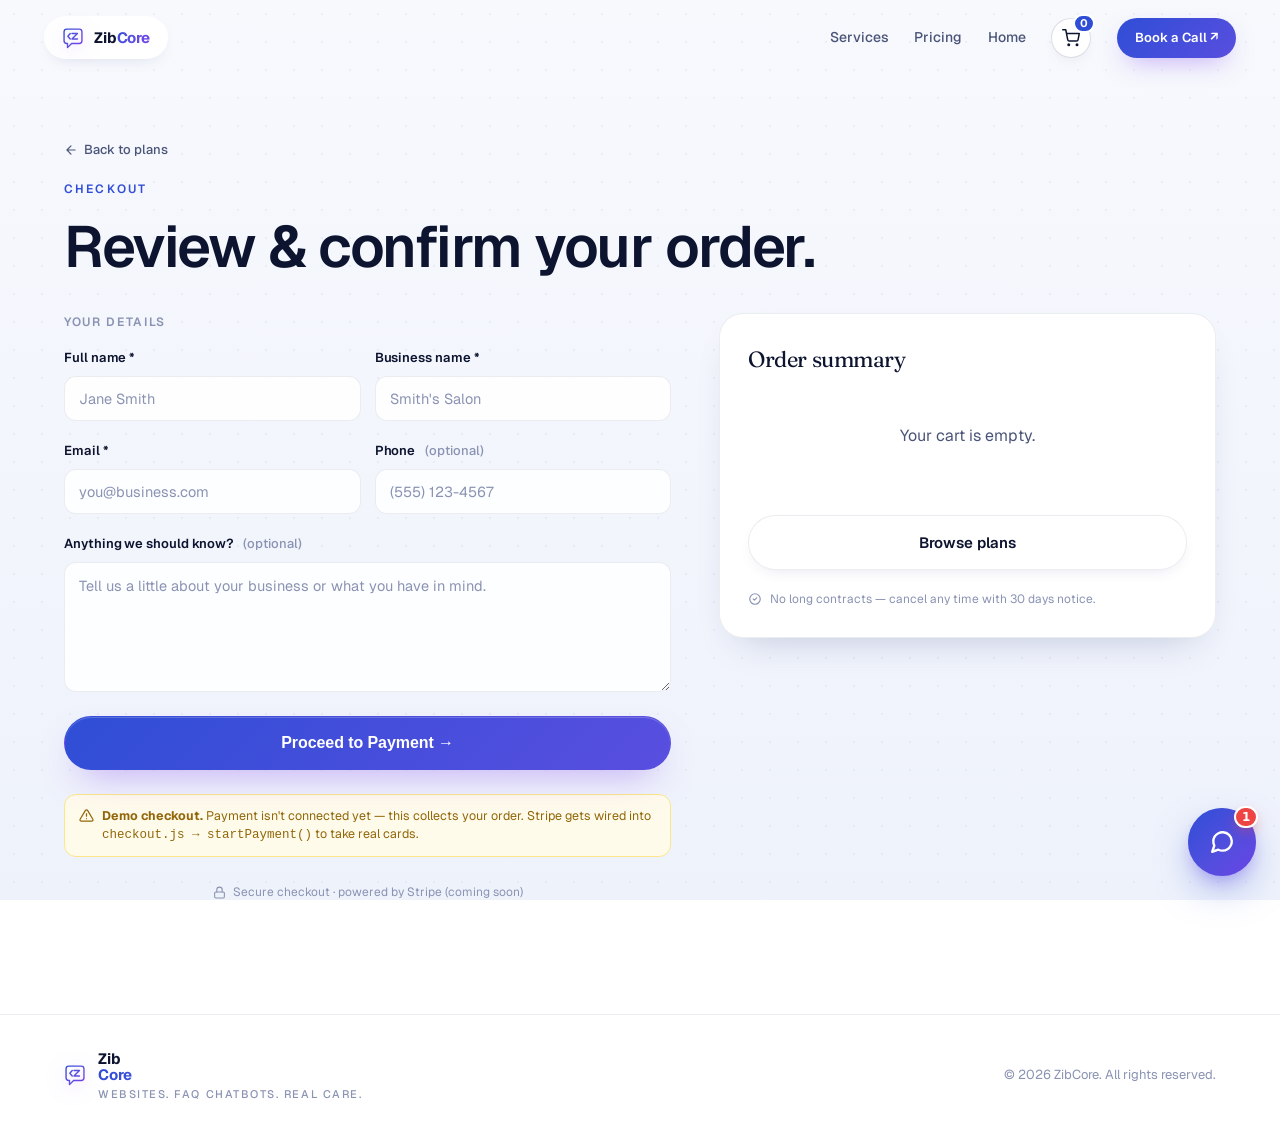
==== checkout.html @ cfe51475 "Initial commit — ZibCore website Static site: websites & FAQ chatbots for local businesses. Includes" ====
<!doctype html>
<html lang="en">
<head>
  <meta charset="utf-8" />
  <meta name="viewport" content="width=device-width,initial-scale=1,viewport-fit=cover" />
  <meta name="theme-color" content="#eef1fb" />
  <title>Checkout — ZibCore</title>
  <meta name="robots" content="noindex" />
  <link rel="icon" href="logo.svg" type="image/svg+xml" />
  <link rel="apple-touch-icon" href="logo.svg" />
  <link rel="preconnect" href="https://fonts.googleapis.com" />
  <link rel="preconnect" href="https://fonts.gstatic.com" crossorigin />
  <link rel="stylesheet" href="https://fonts.googleapis.com/css2?family=Geist:wght@300;400;500;600;700;800&family=Fraunces:ital,opsz,wght@0,9..144,300..700;1,9..144,300..700&display=swap" />
  <link rel="stylesheet" href="styles.css" />
  <link rel="stylesheet" href="chatbot.css" />
  <link rel="stylesheet" href="cart.css" />
</head>
<body>

  <nav class="nav is-scrolled" id="nav">
    <a class="nav__brand" href="index.html" aria-label="ZibCore home">
      <img src="logo.svg" alt="" class="nav__mark" width="22" height="22" />
      <span class="nav__word"><span class="nav__word-a">Zib</span><span class="nav__word-b">Core</span></span>
    </a>
    <div class="nav__links">
      <a href="index.html#services">Services</a>
      <a href="plans.html">Pricing</a>
      <a href="index.html">Home</a>
      <a href="plans.html#contact" class="nav__cta">Book a Call ↗</a>
    </div>
  </nav>

  <main class="checkout">
    <div class="container">

      <!-- Normal checkout view -->
      <div id="checkout-view">
        <div class="checkout__head">
          <a href="plans.html" class="checkout__back">
            <svg viewBox="0 0 24 24" width="14" height="14" fill="none" stroke="currentColor" stroke-width="2" stroke-linecap="round" stroke-linejoin="round"><path d="M19 12H5M12 19l-7-7 7-7"/></svg>
            Back to plans
          </a>
          <p class="eyebrow">Checkout</p>
          <h1 class="h2">Review &amp; confirm your order.</h1>
        </div>

        <div class="checkout__grid">

          <!-- LEFT: details form -->
          <form class="checkout__form" id="checkout-form" novalidate>
            <p class="checkout__section-title">Your details</p>

            <div class="contact-row">
              <div class="contact-field">
                <label for="co-name">Full name *</label>
                <input id="co-name" name="name" type="text" required autocomplete="name" placeholder="Jane Smith" />
              </div>
              <div class="contact-field">
                <label for="co-business">Business name *</label>
                <input id="co-business" name="business" type="text" required autocomplete="organization" placeholder="Smith's Salon" />
              </div>
            </div>

            <div class="contact-row">
              <div class="contact-field">
                <label for="co-email">Email *</label>
                <input id="co-email" name="email" type="email" required autocomplete="email" placeholder="you@business.com" />
              </div>
              <div class="contact-field">
                <label for="co-phone">Phone <span class="contact-optional">(optional)</span></label>
                <input id="co-phone" name="phone" type="tel" autocomplete="tel" placeholder="(555) 123-4567" />
              </div>
            </div>

            <div class="contact-field">
              <label for="co-notes">Anything we should know? <span class="contact-optional">(optional)</span></label>
              <textarea id="co-notes" name="notes" rows="3" placeholder="Tell us a little about your business or what you have in mind."></textarea>
            </div>

            <button type="submit" id="checkout-pay" class="btn btn--primary btn--lg checkout__pay">
              <span class="checkout__pay-label">Proceed to Payment →</span>
              <span class="checkout__pay-spinner" aria-hidden="true"></span>
            </button>

            <div class="checkout__stripe-note">
              <svg viewBox="0 0 24 24" fill="none" stroke="currentColor" stroke-width="2" stroke-linecap="round" stroke-linejoin="round"><path d="M12 9v4M12 17h.01M10.29 3.86 1.82 18a2 2 0 0 0 1.71 3h16.94a2 2 0 0 0 1.71-3L13.71 3.86a2 2 0 0 0-3.42 0z"/></svg>
              <span><strong>Demo checkout.</strong> Payment isn't connected yet — this collects your order. Stripe gets wired into <code>checkout.js → startPayment()</code> to take real cards.</span>
            </div>

            <p class="checkout__secure">
              <svg viewBox="0 0 24 24" fill="none" stroke="currentColor" stroke-width="2" stroke-linecap="round" stroke-linejoin="round"><rect x="3" y="11" width="18" height="11" rx="2"/><path d="M7 11V7a5 5 0 0 1 10 0v4"/></svg>
              Secure checkout · powered by Stripe (coming soon)
            </p>

            <p class="contact-error" id="checkout-error" role="alert" aria-live="polite"></p>
          </form>

          <!-- RIGHT: order summary -->
          <aside class="summary" id="checkout-summary" aria-label="Order summary">
            <h3>Order summary</h3>
            <div id="summary-items"></div>
            <div class="summary__totals" id="summary-totals"></div>
            <p class="summary__trust">
              <svg viewBox="0 0 24 24" fill="none" stroke="currentColor" stroke-width="2" stroke-linecap="round" stroke-linejoin="round"><path d="M9 12l2 2 4-4M21 12a9 9 0 1 1-18 0 9 9 0 0 1 18 0z"/></svg>
              No long contracts — cancel any time with 30 days notice.
            </p>
          </aside>

        </div>
      </div>

      <!-- Order-received view (shown after the demo submit) -->
      <div id="checkout-done" class="checkout__done" hidden>
        <div class="checkout__done-icon" aria-hidden="true">
          <svg viewBox="0 0 24 24" fill="none" stroke="currentColor" stroke-width="2.5" stroke-linecap="round" stroke-linejoin="round"><polyline points="20 6 9 17 4 12"/></svg>
        </div>
        <h2 class="h2">Order received!</h2>
        <p id="checkout-done-msg">Thanks — we've got your order and will email you to arrange payment and kick things off.</p>
        <a href="index.html" class="btn btn--primary btn--lg">Back to home</a>
      </div>

    </div>
  </main>

  <footer class="foot">
    <div class="container foot__row">
      <div class="foot__brand">
        <img src="logo.svg" alt="" class="nav__mark" width="22" height="22" />
        <span class="foot__brand-name">
          <span class="nav__word-a">Zib</span><span class="nav__word-b">Core</span>
          <small>Websites. FAQ Chatbots. Real Care.</small>
        </span>
      </div>
      <p class="foot__copy">© <span id="year"></span> ZibCore. All rights reserved.</p>
    </div>
  </footer>

  <script src="script.js" defer></script>
  <script src="chatbot.js" defer></script>
  <script src="cart.js" defer></script>
  <script src="checkout.js" defer></script>
</body>
</html>
---- styles.css ----
/* ------------------------------------------------------------------
   ZibCore — Light · clean · friendly · premium
   Palette: soft periwinkle bg · deep navy ink · royal blue accent
------------------------------------------------------------------- */

:root {
  --bg-from:   #eef1fb;
  --bg-to:     #dee6ff;
  --bg-card:   #ffffff;
  --bg-soft:   #f4f6fd;

  --ink:       #0d1430;
  --ink-soft:  #4a5478;
  --ink-mute:  #8a93b3;

  --line:      rgba(15, 25, 70, 0.08);
  --line-2:    rgba(15, 25, 70, 0.14);

  --accent:        #2f4ed6;
  --accent-2:      #1c38bf;
  --accent-violet: #7c3aed;
  --accent-soft:   #e6ecff;

  --gradient: linear-gradient(135deg, #2f4ed6 0%, #5d4ee0 55%, #7c3aed 100%);

  --shadow-sm: 0 6px 18px -10px rgba(20, 40, 110, 0.18);
  --shadow-md: 0 18px 40px -22px rgba(20, 40, 110, 0.28);
  --shadow-lg: 0 30px 70px -28px rgba(20, 40, 110, 0.32);

  --radius:    16px;
  --radius-lg: 24px;
  --radius-xl: 32px;

  --ease:      cubic-bezier(.22,.61,.36,1);
  --ease-out:  cubic-bezier(.16,1,.3,1);

  --max:       1240px;
  --pad:       clamp(20px, 4vw, 44px);

  --font-sans: 'Geist', 'Inter', system-ui, -apple-system, 'Segoe UI', Roboto, sans-serif;
  --font-serif:'Fraunces', 'Instrument Serif', Georgia, 'Times New Roman', serif;
}

* { box-sizing: border-box; }
html, body { margin: 0; padding: 0; }
html { scroll-behavior: smooth; -webkit-text-size-adjust: 100%; }

body {
  background:
    radial-gradient(circle, rgba(15, 25, 70, 0.045) 1px, transparent 1.5px) 0 0 / 28px 28px,
    linear-gradient(180deg, #f7f9fd 0%, #eef2fb 100%);
  background-attachment: fixed;
  color: var(--ink);
  font-family: var(--font-sans);
  font-size: 16px;
  line-height: 1.55;
  -webkit-font-smoothing: antialiased;
  -moz-osx-font-smoothing: grayscale;
  overflow-x: hidden;
  font-feature-settings: "ss01", "cv11";
}

img, svg { display: block; max-width: 100%; }
a { color: inherit; text-decoration: none; }
::selection { background: var(--accent); color: #fff; }

/* ------------------------------------------------------------------
   Layout
------------------------------------------------------------------- */
.container {
  width: 100%;
  max-width: var(--max);
  margin: 0 auto;
  padding: 0 var(--pad);
  position: relative;
  z-index: 2;
}
.container--center { text-align: center; }

.section { padding: clamp(80px, 11vw, 140px) 0; position: relative; }
.section + .section { border-top: 1px solid var(--line); }

.eyebrow {
  font-size: 12px;
  letter-spacing: 0.18em;
  text-transform: uppercase;
  background: var(--gradient);
  -webkit-background-clip: text;
  background-clip: text;
  -webkit-text-fill-color: transparent;
  margin: 0 0 18px;
  font-weight: 600;
}

.h1, .h2, .h3, .hero__title {
  font-weight: 600;
  letter-spacing: -0.025em;
  line-height: 1.04;
  margin: 0;
  color: var(--ink);
}
.h1 { font-size: clamp(40px, 6vw, 76px); }
.h2 { font-size: clamp(32px, 4.6vw, 58px); }
.h3 { font-size: clamp(22px, 2.4vw, 30px); line-height: 1.2; }

.h1 em, .h2 em, .hero__title em {
  font-family: var(--font-serif);
  font-style: italic;
  font-weight: 400;
  background: var(--gradient);
  -webkit-background-clip: text;
  background-clip: text;
  -webkit-text-fill-color: transparent;
  letter-spacing: -0.01em;
}

.lede {
  font-size: clamp(16px, 1.55vw, 19px);
  color: var(--ink-soft);
  max-width: 620px;
  margin: 18px auto 0;
}
.lede--left { margin-left: 0; margin-right: 0; }
.lede strong { color: var(--ink); font-weight: 600; }

/* ------------------------------------------------------------------
   Nav
------------------------------------------------------------------- */
.nav {
  position: fixed;
  top: 0; left: 0; right: 0;
  z-index: 50;
  display: flex;
  align-items: center;
  justify-content: space-between;
  padding: 16px var(--pad);
  background: transparent;
  transition: background .4s var(--ease), backdrop-filter .4s var(--ease), border-color .4s var(--ease);
  border-bottom: 1px solid transparent;
}
.nav.is-scrolled {
  background: rgba(239, 242, 252, 0.78);
  backdrop-filter: saturate(160%) blur(14px);
  -webkit-backdrop-filter: saturate(160%) blur(14px);
  border-bottom-color: var(--line);
}

.nav__brand {
  display: inline-flex;
  align-items: center;
  gap: 10px;
  padding: 10px 18px;
  background: #fff;
  border-radius: 999px;
  box-shadow: var(--shadow-sm);
  font-weight: 700;
  letter-spacing: -0.01em;
}
.nav__mark {
  width: 22px; height: 22px;
  display: block;
  flex-shrink: 0;
  filter: drop-shadow(0 4px 10px rgba(124, 58, 237, 0.25));
}
.nav__word { font-size: 15px; color: var(--ink); display: inline-flex; gap: 0; }
.nav__word-a { color: var(--ink); }
.nav__word-b {
  background: var(--gradient);
  -webkit-background-clip: text;
  background-clip: text;
  -webkit-text-fill-color: transparent;
}

.nav__links {
  display: flex;
  align-items: center;
  gap: clamp(16px, 2vw, 30px);
  font-size: 14px;
  color: var(--ink-soft);
  font-weight: 500;
}
.nav__links a:hover { color: var(--ink); }
.nav__cta {
  color: #fff !important;
  background: var(--gradient);
  background-size: 200% 200%;
  font-weight: 600;
  font-size: 13px;
  padding: 10px 18px;
  border-radius: 999px;
  box-shadow: 0 10px 26px -10px rgba(124, 58, 237, 0.5);
  transition: transform .25s var(--ease), box-shadow .25s var(--ease), background-position .5s var(--ease);
}
.nav__cta:hover {
  transform: translateY(-1px);
  background-position: 100% 100%;
  box-shadow: 0 16px 34px -12px rgba(124, 58, 237, 0.65);
}
@media (max-width: 880px) {
  .nav__links a:not(.nav__cta) { display: none; }
}

/* ------------------------------------------------------------------
   Buttons
------------------------------------------------------------------- */
.btn {
  display: inline-flex;
  align-items: center;
  justify-content: center;
  gap: 8px;
  padding: 15px 28px;
  border-radius: 999px;
  font-weight: 600;
  font-size: 15px;
  letter-spacing: -0.005em;
  border: 1px solid transparent;
  cursor: pointer;
  transition:
    transform .25s var(--ease-out),
    background .25s var(--ease-out),
    border-color .25s var(--ease-out),
    box-shadow .35s var(--ease-out),
    background-position .5s var(--ease-out),
    color .25s var(--ease-out);
  will-change: transform;
}
.btn--primary {
  background: var(--gradient);
  background-size: 200% 200%;
  color: #fff;
  box-shadow: 0 16px 36px -16px rgba(124, 58, 237, 0.55), inset 0 1px 0 rgba(255,255,255,0.2);
}
.btn--primary:hover {
  transform: translateY(-2px);
  background-position: 100% 100%;
  box-shadow: 0 24px 50px -16px rgba(124, 58, 237, 0.7);
}
.btn--ghost {
  background: #fff;
  color: var(--ink);
  border-color: var(--line);
  box-shadow: var(--shadow-sm);
}
.btn--ghost:hover {
  border-color: var(--line-2);
  transform: translateY(-2px);
  box-shadow: var(--shadow-md);
}
.btn--lg { padding: 17px 32px; font-size: 16px; }
.btn--full { width: 100%; }

/* ------------------------------------------------------------------
   Hero — cinematic two-column stage
------------------------------------------------------------------- */
.hero {
  position: relative;
  padding: 160px 0 120px;
  min-height: 100vh;
  display: flex;
  align-items: center;
  overflow: hidden;
}

/* Backdrop: ambient light + particles (no big gradient blobs) */
.hero__bg {
  position: absolute;
  inset: 0;
  pointer-events: none;
  z-index: 0;
  overflow: hidden;
}
.hero__light {
  position: absolute;
  top: -40%;
  left: 50%;
  width: 95%;
  height: 110%;
  transform: translateX(-50%);
  background:
    radial-gradient(ellipse 55% 45% at 50% 45%, rgba(225, 232, 250, 0.55), transparent 65%),
    radial-gradient(ellipse 45% 35% at 70% 35%, rgba(255, 245, 230, 0.30), transparent 70%);
  filter: blur(50px);
  animation: ambient 26s ease-in-out infinite alternate;
}
@keyframes ambient {
  0%   { transform: translateX(-54%) scale(1);   opacity: 0.55; }
  50%  { transform: translateX(-50%) scale(1.04); opacity: 0.78; }
  100% { transform: translateX(-46%) scale(1.08); opacity: 0.92; }
}

/* Soft filmic grain — overlays the entire hero */
.hero__grain {
  position: absolute;
  inset: 0;
  background-image: url("data:image/svg+xml;utf8,<svg xmlns='http://www.w3.org/2000/svg' viewBox='0 0 200 200'><filter id='n'><feTurbulence type='fractalNoise' baseFrequency='0.9' numOctaves='2' stitchTiles='stitch'/><feColorMatrix values='0 0 0 0 0  0 0 0 0 0  0 0 0 0 0  0 0 0 0.6 0'/></filter><rect width='100%25' height='100%25' filter='url(%23n)'/></svg>");
  opacity: 0.05;
  mix-blend-mode: multiply;
  pointer-events: none;
}

.hero__particles { position: absolute; inset: 0; }
.hero__particles span {
  position: absolute;
  border-radius: 50%;
  background: radial-gradient(circle, rgba(255, 255, 255, 0.95), rgba(255, 255, 255, 0));
  animation: dust ease-in-out infinite;
  will-change: transform, opacity;
}
@keyframes dust {
  0%   { transform: translate(0, 0) scale(0.5); opacity: 0; }
  20%  { opacity: 1; }
  80%  { opacity: 1; }
  100% { transform: translate(var(--dx, 0px), var(--dy, -80px)) scale(1.2); opacity: 0; }
}

/* Layout */
.hero__row {
  display: grid;
  grid-template-columns: 1.05fr 1fr;
  gap: clamp(40px, 5vw, 80px);
  align-items: center;
  position: relative;
  z-index: 2;
  width: 100%;
}
@media (max-width: 980px) {
  .hero__row { grid-template-columns: 1fr; gap: 60px; }
}

/* Showcase hero layout: stacked, copy centered, full-width slider below */
.hero--showcase {
  display: block;
  min-height: auto;
  padding: clamp(140px, 16vh, 190px) 0 clamp(60px, 8vw, 110px);
}
.hero--showcase .hero__copy--center {
  text-align: center;
  max-width: 780px;
  margin: 0 auto;
}
.hero--showcase .hero__copy--center .hero__sub { margin-left: auto; margin-right: auto; }
.hero--showcase .hero__copy--center .hero__cta { justify-content: center; }
.hero--showcase .hero__copy--center .hero__points { justify-content: center; }

/* ===== Infinite sliding showcase ===== */
.showcase {
  position: relative;
  width: 100%;
  margin-top: clamp(48px, 6vw, 84px);
  padding: 34px 0;
  overflow: hidden;
  z-index: 2;
  /* Fade cards out toward both edges */
  -webkit-mask-image: linear-gradient(90deg, transparent 0%, #000 11%, #000 89%, transparent 100%);
          mask-image: linear-gradient(90deg, transparent 0%, #000 11%, #000 89%, transparent 100%);
}
.showcase__track {
  display: flex;
  gap: clamp(16px, 2vw, 30px);
  width: max-content;
  will-change: transform;
}
.showcase__card {
  flex: 0 0 auto;
  width: clamp(260px, 30vw, 440px);
  aspect-ratio: 16 / 10;
  margin: 0;
  border-radius: 16px;
  overflow: hidden;
  background: #fff;
  border: 1px solid var(--line);
  box-shadow:
    0 30px 60px -24px rgba(20, 30, 60, 0.34),
    0 10px 22px -14px rgba(20, 30, 60, 0.22);
  will-change: transform, opacity, filter;
  transform-origin: center center;
  cursor: pointer;
  /* shadow eased by CSS; transform/opacity/filter driven by JS per frame */
  transition: box-shadow .35s var(--ease);
}
.showcase__card:hover {
  box-shadow:
    0 44px 80px -22px rgba(20, 30, 60, 0.45),
    0 16px 30px -14px rgba(20, 30, 60, 0.28);
}
.showcase__card img {
  width: 100%;
  height: 100%;
  object-fit: cover;
  object-position: top center;
  display: block;
}

@media (max-width: 700px) {
  .showcase { padding: 24px 0; }
  .showcase__card { width: clamp(220px, 70vw, 320px); }
}

@media (prefers-reduced-motion: reduce) {
  .showcase__track { animation: none; }
}

.hero__copy { text-align: left; }
.hero__title {
  font-family: var(--font-serif);
  font-weight: 400;
  font-size: clamp(48px, 7.4vw, 100px);
  line-height: 0.95;
  letter-spacing: -0.025em;
  margin: 16px 0 0;
  color: var(--ink);
  font-variation-settings: "opsz" 96;
}
.hero__title em {
  font-family: var(--font-serif);
  font-style: italic;
  font-weight: 400;
  background: linear-gradient(135deg, #2f4ed6 0%, #5d4ee0 55%, #7c3aed 100%);
  -webkit-background-clip: text;
  background-clip: text;
  -webkit-text-fill-color: transparent;
  letter-spacing: -0.02em;
}
.hero__sub {
  margin: 26px 0 0;
  font-family: var(--font-sans);
  font-size: clamp(16px, 1.2vw, 18px);
  line-height: 1.5;
  color: var(--ink-soft);
  max-width: 52ch;
}
.hero__cta {
  display: flex;
  gap: 12px;
  margin: 36px 0 0;
  flex-wrap: wrap;
}

/* Honest hero proof points */
.hero__points {
  list-style: none;
  padding: 0;
  margin: 28px 0 0;
  display: flex;
  flex-wrap: wrap;
  gap: 10px 22px;
}
.hero__points li {
  position: relative;
  padding-left: 22px;
  font-size: 14px;
  color: var(--ink-soft);
  font-weight: 500;
  letter-spacing: -0.005em;
}
.hero__points li::before {
  content: "";
  position: absolute;
  left: 0;
  top: 6px;
  width: 13px;
  height: 8px;
  border-left: 2px solid var(--accent);
  border-bottom: 2px solid var(--accent);
  transform: rotate(-45deg);
}
@media (max-width: 980px) {
  .hero__points { justify-content: flex-start; }
}

/* ============ Legal pages (privacy / terms) ============ */
.legal { padding: 140px 0 90px; }
.legal__wrap { max-width: 760px; }
.legal__back {
  display: inline-block;
  font-size: 14px;
  color: var(--ink-soft);
  font-weight: 500;
  margin-bottom: 22px;
}
.legal__back:hover { color: var(--ink); }
.legal__updated {
  color: var(--ink-mute);
  font-size: 13px;
  margin: 8px 0 32px;
}
.legal h2 {
  font-family: var(--font-serif);
  font-weight: 400;
  font-size: clamp(22px, 2.4vw, 28px);
  letter-spacing: -0.02em;
  color: var(--ink);
  margin: 36px 0 12px;
}
.legal p,
.legal li {
  color: var(--ink-soft);
  font-size: 16px;
  line-height: 1.65;
}
.legal p { margin: 0 0 14px; }
.legal ul { margin: 0 0 14px; padding-left: 22px; display: grid; gap: 8px; }
.legal strong { color: var(--ink); font-weight: 600; }
.legal a { color: var(--accent); font-weight: 500; }
.legal a:hover { text-decoration: underline; }

/* ============ Hero image slot (drop-in real image) ============ */
.hero__shot {
  --plx: 0px;
  --ply: 0px;
  position: relative;
  margin: 0;
  transform: translate(var(--plx), var(--ply));
  transition: transform .2s linear;
  animation: heroShotFloat 9s ease-in-out infinite;
  will-change: transform;
}
@keyframes heroShotFloat {
  0%, 100% { transform: translate(var(--plx), var(--ply)); }
  50%      { transform: translate(var(--plx), calc(var(--ply) - 6px)); }
}
.hero__shot img {
  display: block;
  width: 100%;
  height: auto;
  /* Soft shadow that follows the artwork's real shape (works for
     transparent PNGs and solid rectangles alike). */
  filter: drop-shadow(0 30px 50px rgba(20, 30, 60, 0.30))
          drop-shadow(0 10px 22px rgba(20, 30, 60, 0.16));
}

/* Placeholder shown only when images/hero.png is missing */
.hero__shot-ph { display: none; }
.hero__shot.is-missing {
  aspect-ratio: 16 / 12;
  display: grid;
  place-items: center;
  text-align: center;
  background:
    repeating-linear-gradient(45deg, rgba(47,78,214,0.03) 0 12px, transparent 12px 24px),
    #fff;
  border: 2px dashed rgba(47, 78, 214, 0.3);
  box-shadow: var(--shadow-sm);
}
.hero__shot.is-missing img { display: none; }
.hero__shot.is-missing .hero__shot-ph {
  display: flex;
  flex-direction: column;
  align-items: center;
  gap: 8px;
  padding: 24px;
  color: var(--ink-soft);
}
.hero__shot-ph-icon {
  width: 54px;
  height: 54px;
  border-radius: 16px;
  background: var(--accent-soft);
  color: var(--accent);
  display: grid;
  place-items: center;
  margin-bottom: 6px;
}
.hero__shot-ph-icon svg { width: 26px; height: 26px; }
.hero__shot-ph strong { font-size: 16px; color: var(--ink); font-weight: 600; }
.hero__shot-ph-path { font-size: 13px; color: var(--ink-mute); }
.hero__shot-ph code {
  background: var(--bg-soft);
  border: 1px solid var(--line);
  border-radius: 6px;
  padding: 1px 7px;
  font-size: 12.5px;
  color: var(--accent);
}

/* ============ Honest accent card on the stage (capability, not a metric) ============ */
.stage__feature {
  --plx: 0px;
  --ply: 0px;
  position: absolute;
  top: 6%;
  right: -4%;
  z-index: 6;
  display: flex;
  align-items: center;
  gap: 11px;
  max-width: 220px;
  padding: 13px 16px;
  background: rgba(255, 255, 255, 0.96);
  backdrop-filter: blur(16px);
  -webkit-backdrop-filter: blur(16px);
  border: 1px solid rgba(15, 25, 70, 0.08);
  border-radius: 16px;
  box-shadow:
    0 30px 60px -18px rgba(20, 30, 60, 0.32),
    0 12px 24px -10px rgba(20, 30, 60, 0.2);
  font-family: var(--font-sans);
  transform: translate(var(--plx), var(--ply));
  animation: featureFloat 10s ease-in-out infinite;
}
@keyframes featureFloat {
  0%, 100% { transform: translate(var(--plx), var(--ply)); }
  50%      { transform: translate(var(--plx), calc(var(--ply) - 8px)); }
}
.stage__feature-icon {
  width: 38px;
  height: 38px;
  border-radius: 11px;
  flex-shrink: 0;
  display: grid;
  place-items: center;
  color: #fff;
  background: linear-gradient(135deg, #2f4ed6, #7c3aed);
  box-shadow: 0 8px 16px -6px rgba(124, 58, 237, 0.5);
}
.stage__feature-icon svg { width: 18px; height: 18px; }
.stage__feature-text strong {
  display: block;
  font-size: 14px;
  font-weight: 700;
  color: var(--ink);
  letter-spacing: -0.01em;
}
.stage__feature-text small {
  display: block;
  font-size: 11.5px;
  color: var(--ink-soft);
  margin-top: 2px;
  line-height: 1.35;
}
@media (max-width: 540px) {
  .stage__feature { right: -2%; max-width: 180px; padding: 11px 13px; }
}

/* ============ Floating work-sample image cards (around the laptop) ============ */
.stage__img {
  --plx: 0px;
  --ply: 0px;
  position: absolute;
  margin: 0;
  border-radius: 18px;
  overflow: hidden;
  box-shadow:
    0 28px 50px -18px rgba(20, 30, 60, 0.32),
    0 12px 24px -10px rgba(20, 30, 60, 0.18);
  z-index: 3;
  transform: translate(var(--plx), var(--ply));
  transition: transform .2s linear;
  will-change: transform;
}
.stage__img img {
  position: absolute;
  inset: 0;
  width: 100%;
  height: 100%;
  object-fit: cover;
  display: block;
  filter: saturate(1.05);
}
.stage__img figcaption {
  position: absolute;
  bottom: 0;
  left: 0;
  right: 0;
  padding: 14px 16px 12px;
  background: linear-gradient(180deg, transparent 0%, rgba(0, 0, 0, 0.55) 60%, rgba(0, 0, 0, 0.78) 100%);
  color: #fff;
  z-index: 2;
  font-family: var(--font-sans);
}
.stage__img-tag {
  display: block;
  font-size: 10px;
  letter-spacing: 0.18em;
  text-transform: uppercase;
  color: rgba(255, 255, 255, 0.8);
  font-weight: 600;
  margin-bottom: 3px;
}
.stage__img figcaption strong {
  display: block;
  font-family: var(--font-serif);
  font-style: italic;
  font-size: 18px;
  font-weight: 400;
  letter-spacing: -0.01em;
  color: #fff;
  line-height: 1.05;
}

/* Each card: position + tilt + independent float + niche fallback gradient */
.stage__img--1 {
  top: -2%;
  left: -6%;
  width: 26%;
  aspect-ratio: 4 / 5;
  transform: translate(var(--plx), var(--ply)) rotate(-3deg);
  animation: stageImg1 10s ease-in-out infinite;
  background: linear-gradient(135deg, #c9b59a 0%, #7a5a3a 100%);
}
@keyframes stageImg1 {
  0%, 100% { transform: translate(var(--plx), var(--ply)) rotate(-3deg) translateY(0); }
  50%      { transform: translate(var(--plx), var(--ply)) rotate(-3deg) translateY(-7px); }
}

.stage__img--2 {
  bottom: -4%;
  right: 6%;
  width: 24%;
  aspect-ratio: 1 / 1;
  transform: translate(var(--plx), var(--ply)) rotate(4deg);
  animation: stageImg2 12s ease-in-out infinite;
  z-index: 5;
  background: linear-gradient(135deg, #2d2f36 0%, #ff5b1f 100%);
}
@keyframes stageImg2 {
  0%, 100% { transform: translate(var(--plx), var(--ply)) rotate(4deg) translateY(0); }
  50%      { transform: translate(var(--plx), var(--ply)) rotate(4deg) translateY(-9px); }
}

.stage__img--3 {
  top: 4%;
  right: -4%;
  width: 22%;
  aspect-ratio: 4 / 5;
  transform: translate(var(--plx), var(--ply)) rotate(3deg);
  animation: stageImg3 9s ease-in-out infinite;
  z-index: 5;
  background: linear-gradient(135deg, #dfe9f7 0%, #6b91c8 100%);
}
@keyframes stageImg3 {
  0%, 100% { transform: translate(var(--plx), var(--ply)) rotate(3deg) translateY(0); }
  50%      { transform: translate(var(--plx), var(--ply)) rotate(3deg) translateY(-6px); }
}

@media (max-width: 880px) {
  .stage__img--1 { width: 28%; top: -4%; left: -8%; }
  .stage__img--2 { width: 26%; bottom: -6%; right: 4%; }
  .stage__img--3 { width: 24%; top: 2%; right: -6%; }
}
@media (max-width: 540px) {
  .stage__img--1, .stage__img--3 { display: none; }
  .stage__img--2 { width: 30%; }
}

/* ============ Hero stage — laptop + phone + 1 floating pill ============ */
.stage {
  position: relative;
  width: 100%;
  max-width: 640px;
  margin: 0 auto;
  aspect-ratio: 16 / 12.2;
  /* No preserve-3d: children stack as flat layers by z-index, so they
     overlap cleanly instead of intersecting/slicing through each other. */
}

.stage__shadow {
  position: absolute;
  bottom: 1%;
  left: 8%;
  right: 8%;
  height: 14%;
  background: radial-gradient(ellipse 60% 100% at 50% 0%, rgba(20, 30, 60, 0.3), transparent 72%);
  filter: blur(20px);
  z-index: 0;
  pointer-events: none;
}

/* Laptop — main, angled, takes most of the stage */
.stage__laptop {
  --plx: 0px;
  --ply: 0px;
  position: absolute;
  top: 4%;
  left: 8%;
  right: 0;
  width: 92%;
  z-index: 2;
  transform-origin: center center;
  animation: stageLaptopFloat 11s ease-in-out infinite;
}
@keyframes stageLaptopFloat {
  0%, 100% { transform: perspective(2200px) rotateY(-11deg) rotateX(-1deg) translate(var(--plx), var(--ply)); }
  50%      { transform: perspective(2200px) rotateY(-11deg) rotateX(-1deg) translate(var(--plx), calc(var(--ply) - 4px)); }
}

/* Phone — in front, bottom-left, leaning the other way */
.stage__phone {
  --plx: 0px;
  --ply: 0px;
  position: absolute;
  bottom: 4%;
  left: -2%;
  width: 28%;
  z-index: 4;
  animation: stagePhoneFloat 9s ease-in-out infinite;
}
@keyframes stagePhoneFloat {
  0%, 100% { transform: perspective(1400px) rotateY(8deg) rotateZ(-5deg) translate(var(--plx), var(--ply)); }
  50%      { transform: perspective(1400px) rotateY(8deg) rotateZ(-5deg) translate(var(--plx), calc(var(--ply) - 7px)); }
}

/* Floating "Leads This Month" metric card — top-right of stage */
.stage__metric {
  --plx: 0px;
  --ply: 0px;
  position: absolute;
  top: -2%;
  right: -4%;
  width: 176px;
  z-index: 5;
  padding: 14px 16px 12px;
  background: rgba(255, 255, 255, 0.96);
  backdrop-filter: blur(16px);
  -webkit-backdrop-filter: blur(16px);
  border: 1px solid rgba(15, 25, 70, 0.08);
  border-radius: 18px;
  box-shadow:
    0 30px 60px -18px rgba(20, 30, 60, 0.32),
    0 12px 24px -10px rgba(20, 30, 60, 0.2);
  font-family: var(--font-sans);
  transform: translate(var(--plx), var(--ply));
  animation: metricFloat 10s ease-in-out infinite;
}
@keyframes metricFloat {
  0%, 100% { transform: translate(var(--plx), var(--ply)); }
  50%      { transform: translate(var(--plx), calc(var(--ply) - 8px)); }
}
.stage__metric-head {
  display: flex;
  align-items: center;
  gap: 9px;
  margin-bottom: 8px;
}
.stage__metric-icon {
  width: 28px;
  height: 28px;
  border-radius: 8px;
  background: linear-gradient(135deg, rgba(47, 78, 214, 0.12), rgba(124, 58, 237, 0.12));
  color: var(--accent);
  display: grid;
  place-items: center;
  flex-shrink: 0;
}
.stage__metric-icon svg { width: 14px; height: 14px; }
.stage__metric-title {
  font-size: 11px;
  color: var(--ink-soft);
  font-weight: 600;
  letter-spacing: -0.005em;
}
.stage__metric-big {
  font-family: var(--font-serif);
  font-size: 34px;
  font-weight: 400;
  letter-spacing: -0.02em;
  line-height: 1;
  color: var(--ink);
  display: block;
  font-variant-numeric: tabular-nums;
}
.stage__metric-sub {
  display: block;
  font-size: 10.5px;
  color: #047857;
  font-weight: 700;
  margin-top: 4px;
}
.stage__metric-chart {
  width: 100%;
  height: 28px;
  display: block;
  margin-top: 6px;
}

/* ============ Dashboard inside the laptop ============ */
.dashboard {
  width: 100%;
  height: 100%;
  display: grid;
  grid-template-columns: 96px 1fr;
  background: #f5f7ff;
  font-family: var(--font-sans);
  color: var(--ink);
  min-height: 340px;
}

.dash__sidebar {
  background: linear-gradient(180deg, #fbfcff 0%, #f1f4fc 100%);
  border-right: 1px solid rgba(15, 25, 70, 0.06);
  padding: 14px 10px;
}
.dash__brand-mark {
  width: 30px;
  height: 30px;
  border-radius: 8px;
  background: linear-gradient(135deg, #2f4ed6, #7c3aed);
  color: #fff;
  font-weight: 700;
  font-size: 13px;
  display: grid;
  place-items: center;
  margin-bottom: 18px;
  box-shadow: 0 6px 14px -6px rgba(124, 58, 237, 0.5);
}
.dash__nav {
  display: flex;
  flex-direction: column;
  gap: 1px;
}
.dash__nav a {
  display: flex;
  align-items: center;
  gap: 8px;
  padding: 6px 9px;
  font-size: 10.5px;
  color: rgba(15, 25, 70, 0.55);
  font-weight: 500;
  border-radius: 6px;
  letter-spacing: -0.005em;
}
.dash__nav a.is-active {
  background: rgba(47, 78, 214, 0.1);
  color: var(--accent);
  font-weight: 600;
}
.dash__nav-dot {
  width: 5px;
  height: 5px;
  border-radius: 50%;
  background: currentColor;
  opacity: 0.4;
  flex-shrink: 0;
}
.dash__nav a.is-active .dash__nav-dot { opacity: 1; }

.dash__main {
  padding: 14px 16px 16px;
  background: #fafbff;
  overflow: hidden;
}

.dash__top {
  display: flex;
  align-items: flex-start;
  justify-content: space-between;
  margin-bottom: 12px;
}
.dash__h {
  font-family: var(--font-serif);
  font-size: 20px;
  font-weight: 400;
  letter-spacing: -0.02em;
  margin: 0;
  color: var(--ink);
  line-height: 1;
}
.dash__welcome {
  display: block;
  font-size: 10.5px;
  color: rgba(15, 25, 70, 0.55);
  margin-top: 3px;
  font-weight: 500;
}
.dash__top-right {
  display: flex;
  align-items: center;
  gap: 8px;
}
.dash__date {
  font-size: 10px;
  color: rgba(15, 25, 70, 0.62);
  padding: 5px 10px;
  border: 1px solid rgba(15, 25, 70, 0.1);
  border-radius: 999px;
  background: #fff;
  font-weight: 500;
}
.dash__avatar {
  width: 22px;
  height: 22px;
  border-radius: 50%;
  background: linear-gradient(135deg, #f6c177, #ea7a8d);
  border: 1.5px solid #fff;
  box-shadow: 0 0 0 1px rgba(15, 25, 70, 0.1);
}

.dash__grid {
  display: grid;
  grid-template-columns: 1fr 1fr;
  gap: 10px;
}
.dash__card {
  background: #fff;
  border: 1px solid rgba(15, 25, 70, 0.07);
  border-radius: 12px;
  padding: 11px 12px 10px;
  display: flex;
  flex-direction: column;
  gap: 7px;
  min-height: 110px;
}
.dash__card-head {
  display: flex;
  align-items: center;
  justify-content: space-between;
  gap: 6px;
}
.dash__card-head strong {
  font-size: 11px;
  color: var(--ink);
  font-weight: 600;
  letter-spacing: -0.005em;
}
.dash__badge {
  display: inline-flex;
  align-items: center;
  gap: 4px;
  font-size: 9px;
  font-weight: 700;
  padding: 2px 7px;
  border-radius: 999px;
  letter-spacing: 0.02em;
}
.dash__badge--live { background: #ecfdf3; color: #047857; }
.dash__badge--active { background: rgba(47, 78, 214, 0.1); color: var(--accent); }
.dash__badge-dot {
  width: 5px;
  height: 5px;
  border-radius: 50%;
  background: currentColor;
}
.dash__time {
  font-size: 9.5px;
  color: var(--ink-mute);
  font-weight: 500;
}

.dash__checks {
  list-style: none;
  padding: 0;
  margin: 0;
  display: flex;
  flex-direction: column;
  gap: 4px;
}
.dash__checks li {
  display: flex;
  align-items: center;
  gap: 7px;
  font-size: 10px;
  color: var(--ink);
  font-weight: 500;
}
.dash__check {
  width: 12px;
  height: 12px;
  border-radius: 50%;
  background: #10b981;
  display: inline-block;
  position: relative;
  flex-shrink: 0;
}
.dash__check::after {
  content: "";
  position: absolute;
  top: 2.5px;
  left: 2px;
  width: 6px;
  height: 3.5px;
  border-left: 1.5px solid #fff;
  border-bottom: 1.5px solid #fff;
  transform: rotate(-45deg);
}

.dash__link {
  font-size: 10px;
  color: var(--accent);
  font-weight: 600;
  margin-top: auto;
  letter-spacing: -0.005em;
}

.dash__mini-chat {
  display: flex;
  flex-direction: column;
  gap: 4px;
}
.dash__mini-bubble {
  font-size: 9.5px;
  padding: 5px 8px;
  border-radius: 9px;
  max-width: 88%;
  line-height: 1.3;
  letter-spacing: -0.005em;
}
.dash__mini-bubble--user {
  background: rgba(47, 78, 214, 0.1);
  color: var(--ink);
  border-bottom-right-radius: 3px;
  align-self: flex-end;
}
.dash__mini-bubble--bot {
  background: linear-gradient(135deg, #2f4ed6, #7c3aed);
  color: #fff;
  border-bottom-left-radius: 3px;
  align-self: flex-start;
}

.dash__lead {
  display: flex;
  align-items: center;
  gap: 8px;
}
.dash__lead-avatar {
  width: 24px;
  height: 24px;
  border-radius: 50%;
  background: linear-gradient(135deg, #f6c177, #ea7a8d);
  flex-shrink: 0;
}
.dash__lead-info strong {
  display: block;
  font-size: 10.5px;
  color: var(--ink);
  font-weight: 600;
  letter-spacing: -0.005em;
}
.dash__lead-info small {
  display: block;
  font-size: 9px;
  color: var(--ink-mute);
  margin-top: 1px;
}
.dash__lead-tag {
  font-size: 9px;
  font-weight: 700;
  padding: 3px 8px;
  background: rgba(47, 78, 214, 0.1);
  color: var(--accent);
  border-radius: 999px;
  align-self: flex-start;
  letter-spacing: 0;
}

.dash__big {
  font-family: var(--font-serif);
  font-size: 26px;
  font-weight: 400;
  letter-spacing: -0.025em;
  line-height: 1;
  color: var(--ink);
  font-variant-numeric: tabular-nums;
}
.dash__change {
  font-size: 10px;
  font-weight: 700;
}
.dash__change.up { color: #047857; }
.dash__spark {
  width: 100%;
  height: 28px;
  margin-top: auto;
  display: block;
}

/* Phone — Zibcore variant overrides (white bg, blue/violet accents) */
.phone__site--zib { background: #fff; }
.phone__avatar--zib {
  background: linear-gradient(135deg, #2f4ed6, #7c3aed);
  color: #fff;
  font-weight: 700;
  font-size: 11px;
  display: grid;
  place-items: center;
}
.phone__site--zib .phone__meta strong { color: var(--ink); }
.phone__site--zib .phone__meta small { color: var(--ink-mute); }
.phone__site--zib .phone__bubble--in {
  background: rgba(15, 25, 70, 0.06);
  color: var(--ink);
}
.phone__site--zib .phone__bubble--out {
  background: linear-gradient(135deg, #2f4ed6, #7c3aed);
  color: #fff;
}
.phone__site--zib .phone__typing { background: rgba(15, 25, 70, 0.06); }
.phone__site--zib .phone__typing span { background: rgba(15, 25, 70, 0.4); }
.phone__site--zib .phone__header { border-bottom-color: rgba(15, 25, 70, 0.08); }

.phone__input {
  display: flex;
  align-items: center;
  gap: 6px;
  padding: 7px 8px 7px 10px;
  background: rgba(15, 25, 70, 0.04);
  border: 1px solid rgba(15, 25, 70, 0.06);
  border-radius: 999px;
  font-size: 9px;
  color: var(--ink-mute);
  margin-top: 10px;
}
.phone__input span { flex: 1; }
.phone__send {
  width: 22px;
  height: 22px;
  border-radius: 50%;
  border: 0;
  padding: 0;
  background: linear-gradient(135deg, #2f4ed6, #7c3aed);
  color: #fff;
  display: grid;
  place-items: center;
  flex-shrink: 0;
}
.phone__send svg { width: 11px; height: 11px; }

/* ============ Phone 2 (top-right) + Phone 3 (bottom-right) ============ */
.stage__phone--tr {
  --plx: 0px;
  --ply: 0px;
  position: absolute;
  top: -4%;
  right: -8%;
  bottom: auto;
  left: auto;
  width: 28%;
  z-index: 8;
  animation: stagePhoneTR 11s ease-in-out infinite;
}
@keyframes stagePhoneTR {
  0%, 100% { transform: perspective(1400px) rotateY(-5deg) rotateZ(7deg) translate(var(--plx), var(--ply)); }
  50%      { transform: perspective(1400px) rotateY(-5deg) rotateZ(7deg) translate(var(--plx), calc(var(--ply) - 8px)); }
}

.stage__phone--br {
  --plx: 0px;
  --ply: 0px;
  position: absolute;
  bottom: -6%;
  right: -6%;
  top: auto;
  left: auto;
  width: 30%;
  z-index: 7;
  animation: stagePhoneBR 10s ease-in-out infinite;
}
@keyframes stagePhoneBR {
  0%, 100% { transform: perspective(1400px) rotateY(-4deg) rotateZ(-8deg) translate(var(--plx), var(--ply)); }
  50%      { transform: perspective(1400px) rotateY(-4deg) rotateZ(-8deg) translate(var(--plx), calc(var(--ply) - 6px)); }
}

/* Reposition the metric card to TOP-LEFT so it doesn't clash with phone 2 */
.stage__metric {
  top: -2%;
  right: auto;
  left: -4%;
}

/* ============ List view inside small phones (Bookings / Messages) ============ */
.phone__site--bookings,
.phone__site--messages {
  background: #fff;
  padding: 0 10px 10px;
}
.phone__site--bookings .phone__header,
.phone__site--messages .phone__header {
  border-bottom-color: rgba(15, 25, 70, 0.08);
  padding-bottom: 7px;
  margin-bottom: 8px;
}
.phone__site--bookings .phone__meta strong,
.phone__site--messages .phone__meta strong { color: var(--ink); font-size: 10px; }
.phone__site--bookings .phone__meta small,
.phone__site--messages .phone__meta small { color: var(--ink-mute); font-size: 8px; }

.phone__list {
  list-style: none;
  padding: 0;
  margin: 0;
  display: flex;
  flex-direction: column;
  gap: 5px;
}
.phone__list-item {
  display: flex;
  align-items: center;
  gap: 7px;
  padding: 6px 7px;
  background: rgba(15, 25, 70, 0.04);
  border: 1px solid rgba(15, 25, 70, 0.05);
  border-radius: 8px;
  font-size: 8.5px;
  line-height: 1.2;
}
.phone__list-time {
  font-family: var(--font-serif);
  font-style: italic;
  font-size: 10px;
  color: var(--accent);
  font-weight: 500;
  min-width: 28px;
  flex-shrink: 0;
}
.phone__list-text {
  flex: 1;
  display: flex;
  flex-direction: column;
  min-width: 0;
}
.phone__list-text strong {
  font-size: 9px;
  font-weight: 600;
  color: var(--ink);
  letter-spacing: -0.005em;
  white-space: nowrap;
  overflow: hidden;
  text-overflow: ellipsis;
}
.phone__list-text small {
  font-size: 7.5px;
  color: var(--ink-mute);
  white-space: nowrap;
  overflow: hidden;
  text-overflow: ellipsis;
}
.phone__list-check {
  width: 14px;
  height: 14px;
  border-radius: 50%;
  background: #ecfdf3;
  border: 1px solid rgba(16, 185, 129, 0.3);
  position: relative;
  flex-shrink: 0;
}
.phone__list-check::after {
  content: "";
  position: absolute;
  top: 3.5px;
  left: 3px;
  width: 5px;
  height: 3px;
  border-left: 1.4px solid #047857;
  border-bottom: 1.4px solid #047857;
  transform: rotate(-45deg);
}
.phone__list-check--pending {
  background: rgba(124, 58, 237, 0.1);
  border-color: rgba(124, 58, 237, 0.3);
  animation: pendingPulse 1.8s ease-in-out infinite;
}
.phone__list-check--pending::after { display: none; }
@keyframes pendingPulse {
  0%, 100% { box-shadow: 0 0 0 0 rgba(124, 58, 237, 0.25); }
  50%      { box-shadow: 0 0 0 4px rgba(124, 58, 237, 0); }
}

/* Messages variant — avatar pic instead of time */
.phone__list-pic {
  width: 18px;
  height: 18px;
  border-radius: 50%;
  flex-shrink: 0;
}
.phone__list-pic--a { background: linear-gradient(135deg, #f97316, #ea580c); }
.phone__list-pic--b { background: linear-gradient(135deg, #06b6d4, #0891b2); }
.phone__list-pic--c { background: linear-gradient(135deg, #ec4899, #db2777); }
.phone__list-item--msg .phone__list-time {
  font-family: var(--font-sans);
  font-style: normal;
  font-size: 8px;
  color: var(--ink-mute);
  font-weight: 500;
  min-width: auto;
}

/* ============ Booking confirmation view (phone 3) ============ */
.phone__site--confirm {
  background: #fff;
  padding: 14px 12px;
}
.phone__confirm {
  text-align: center;
  display: flex;
  flex-direction: column;
  align-items: center;
  padding-top: 4px;
}
.phone__confirm-icon {
  width: 36px;
  height: 36px;
  border-radius: 50%;
  background: linear-gradient(135deg, #10b981, #34d399);
  display: grid;
  place-items: center;
  color: #fff;
  margin-bottom: 10px;
  box-shadow: 0 8px 18px -6px rgba(16, 185, 129, 0.45);
}
.phone__confirm-icon svg { width: 18px; height: 18px; }
.phone__confirm-title {
  font-family: var(--font-serif);
  font-style: italic;
  font-size: 13px;
  color: var(--ink);
  font-weight: 500;
  letter-spacing: -0.01em;
}
.phone__confirm-sub {
  font-size: 9px;
  color: var(--ink-mute);
  margin-top: 1px;
  font-weight: 500;
  letter-spacing: 0.04em;
  text-transform: uppercase;
}
.phone__confirm-meta {
  width: 100%;
  margin-top: 12px;
  padding: 8px 10px;
  background: rgba(15, 25, 70, 0.04);
  border: 1px solid rgba(15, 25, 70, 0.05);
  border-radius: 8px;
  display: flex;
  flex-direction: column;
  gap: 5px;
}
.phone__confirm-meta > div {
  display: flex;
  justify-content: space-between;
  align-items: center;
  font-size: 8.5px;
}
.phone__confirm-meta span {
  color: var(--ink-mute);
  font-weight: 500;
}
.phone__confirm-meta strong {
  color: var(--ink);
  font-weight: 600;
}
.phone__confirm-cta {
  margin-top: 10px;
  padding: 6px 12px;
  background: linear-gradient(135deg, #2f4ed6, #7c3aed);
  color: #fff;
  border-radius: 999px;
  font-size: 9px;
  font-weight: 600;
  letter-spacing: -0.005em;
}

/* Need a min-height for the rotator on phone 2 so it doesn't collapse */
.stage__phone--tr .phone__screen { min-height: 165px; }
.stage__phone--br .phone__screen { min-height: 165px; }

@media (max-width: 880px) {
  .stage { max-width: 540px; }
  .stage__phone { width: 32%; left: -4%; }
  .stage__phone--tr { width: 24%; }
  .stage__phone--br { width: 25%; }
  .stage__metric { width: 140px; }
}
@media (max-width: 540px) {
  .stage__phone--tr,
  .stage__phone--br,
  .stage__metric { display: none; }
}
@media (max-width: 540px) {
  .stage__pill { font-size: 11px; padding: 8px 12px; }
  .stage__pill-text { font-size: 11px; }
}

/* ============ Floating photo-card collage (hero) — legacy ============ */
.hero__collage {
  position: relative;
  width: 100%;
  max-width: 600px;
  margin: 0 auto;
  aspect-ratio: 1 / 1.05;
}

.hcard {
  --plx: 0px;
  --ply: 0px;
  position: absolute;
  margin: 0;
  transform: translate(var(--plx), var(--ply));
  transition: transform .15s linear;
  will-change: transform;
}

.hcard__inner {
  position: relative;
  width: 100%;
  height: 100%;
  border-radius: 22px;
  overflow: hidden;
  background: #fff;
  box-shadow:
    0 30px 60px -20px rgba(20, 30, 60, 0.35),
    0 12px 24px -10px rgba(20, 30, 60, 0.2);
  will-change: transform;
}

.hcard__inner img {
  width: 100%;
  height: 100%;
  object-fit: cover;
  display: block;
  filter: saturate(1.05);
}

.hcard__cap {
  position: absolute;
  bottom: 0;
  left: 0;
  right: 0;
  padding: 16px 18px 14px;
  background: linear-gradient(180deg, transparent 0%, rgba(0, 0, 0, 0.55) 60%, rgba(0, 0, 0, 0.78) 100%);
  color: #fff;
}
.hcard__tag {
  display: block;
  font-size: 10px;
  letter-spacing: 0.2em;
  text-transform: uppercase;
  color: rgba(255, 255, 255, 0.78);
  font-weight: 600;
  margin-bottom: 4px;
}
.hcard__cap strong {
  display: block;
  font-family: var(--font-serif);
  font-style: italic;
  font-size: 22px;
  font-weight: 400;
  letter-spacing: -0.01em;
  color: #fff;
  line-height: 1.05;
}

/* Card 1 — Restaurant (largest, top-right) */
.hcard--1 { top: 2%;  left: 46%; width: 48%; aspect-ratio: 4 / 5; z-index: 4; }
.hcard--1 .hcard__inner { transform: rotate(2deg); animation: hbob1 8s ease-in-out infinite; }
@keyframes hbob1 {
  0%, 100% { transform: rotate(2deg) translateY(0); }
  50%      { transform: rotate(2deg) translateY(-9px); }
}

/* Card 2 — Barbershop (middle-left) */
.hcard--2 { top: 30%; left: 2%;  width: 40%; aspect-ratio: 4 / 5; z-index: 3; }
.hcard--2 .hcard__inner { transform: rotate(-3deg); animation: hbob2 10s ease-in-out infinite; }
@keyframes hbob2 {
  0%, 100% { transform: rotate(-3deg) translateY(0); }
  50%      { transform: rotate(-3deg) translateY(-7px); }
}

/* Card 3 — Fitness (bottom-right) */
.hcard--3 { top: 60%; left: 52%; width: 42%; aspect-ratio: 1 / 1; z-index: 4; }
.hcard--3 .hcard__inner { transform: rotate(3deg); animation: hbob3 11s ease-in-out infinite; }
@keyframes hbob3 {
  0%, 100% { transform: rotate(3deg) translateY(0); }
  50%      { transform: rotate(3deg) translateY(-10px); }
}

/* Card 4 — Dental (top-left, smaller) */
.hcard--4 { top: 0%;  left: 8%;  width: 32%; aspect-ratio: 1 / 1; z-index: 2; }
.hcard--4 .hcard__inner { transform: rotate(-2deg); animation: hbob4 9s ease-in-out infinite; }
@keyframes hbob4 {
  0%, 100% { transform: rotate(-2deg) translateY(0); }
  50%      { transform: rotate(-2deg) translateY(-6px); }
}

/* Card 5 — Salon (bottom-left) */
.hcard--5 { top: 68%; left: 8%;  width: 36%; aspect-ratio: 4 / 5; z-index: 3; }
.hcard--5 .hcard__inner { transform: rotate(-1.5deg); animation: hbob5 12s ease-in-out infinite; }
@keyframes hbob5 {
  0%, 100% { transform: rotate(-1.5deg) translateY(0); }
  50%      { transform: rotate(-1.5deg) translateY(-8px); }
}

/* Smaller screens — tighten the layout */
@media (max-width: 880px) {
  .hero__collage { max-width: 520px; aspect-ratio: 1 / 0.95; }
}
@media (max-width: 540px) {
  .hcard--1 { top: 2%;  left: 44%; width: 54%; }
  .hcard--2 { top: 28%; left: 2%;  width: 44%; }
  .hcard--3 { top: 60%; left: 50%; width: 46%; }
  .hcard--4 { top: 0%;  left: 6%;  width: 36%; }
  .hcard--5 { top: 64%; left: 4%;  width: 40%; }
}

/* ============ Workspace scene (laptop + phone + coffee) — legacy ============ */
.hero__stage {
  position: relative;
  perspective: 1800px;
  perspective-origin: 50% 30%;
}
.workspace {
  position: relative;
  width: 100%;
  max-width: 760px;
  margin: 0 auto;
  aspect-ratio: 16 / 11;
  transform-style: preserve-3d;
  transition: transform .7s cubic-bezier(.16,1,.3,1);
  transform: perspective(2400px) rotateY(-13deg) rotateX(-1deg);
}

/* Soft single product-photo shadow under the laptop */
.workspace__shadow {
  position: absolute;
  bottom: 4%;
  left: 8%;
  right: 8%;
  height: 14%;
  background: radial-gradient(ellipse 60% 100% at 50% 0%, rgba(20, 30, 60, 0.34), transparent 72%);
  filter: blur(22px);
  z-index: 0;
  pointer-events: none;
}

/* ---------- Laptop (the whole hero — full width of stage) ---------- */
.workspace__laptop {
  --plx: 0px;
  --ply: 0px;
  position: absolute;
  top: 6%;
  left: 0;
  right: 0;
  width: 100%;
  z-index: 3;
  animation: wsFloatA 12s ease-in-out infinite;
}
@keyframes wsFloatA {
  0%, 100% { transform: translate(var(--plx), var(--ply)); }
  50%      { transform: translate(var(--plx), calc(var(--ply) - 3px)); }
}

/* MacBook-style chassis with thin bezel and studio highlights */
.laptop__screen-wrap {
  background:
    linear-gradient(180deg, #44474f 0%, #2c2f37 50%, #20232a 100%);
  border-radius: 16px 16px 5px 5px;
  padding: 10px 10px 0;
  box-shadow:
    0 70px 120px -30px rgba(20, 30, 60, 0.42),
    0 32px 60px -24px rgba(20, 30, 60, 0.28),
    inset 0 1px 0 rgba(255, 255, 255, 0.16),
    inset 0 0 0 1px rgba(255, 255, 255, 0.04);
  position: relative;
}
.laptop__screen-wrap::before {
  /* Soft top-bezel highlight — overhead studio light */
  content: "";
  position: absolute;
  top: 1px;
  left: 12%;
  right: 12%;
  height: 1px;
  background: linear-gradient(90deg, transparent, rgba(255, 255, 255, 0.28), transparent);
  border-radius: 1px;
}
.laptop__screen-wrap::after {
  /* Webcam dot — small, dark, like a real MacBook */
  content: "";
  position: absolute;
  top: 4px;
  left: 50%;
  transform: translateX(-50%);
  width: 5px;
  height: 5px;
  background: radial-gradient(circle, #1a1a1a 30%, #3a3a3a 100%);
  border-radius: 50%;
  box-shadow: 0 0 0 1px rgba(0, 0, 0, 0.35);
}

.laptop__screen {
  background: #fdf8f0;
  border-radius: 6px 6px 0 0;
  overflow: hidden;
  position: relative;
}

.laptop__chrome {
  display: flex;
  align-items: center;
  gap: 6px;
  padding: 9px 12px;
  background: linear-gradient(180deg, #f0eadb, #e8dfcc);
  border-bottom: 1px solid rgba(120, 90, 60, 0.18);
}
.laptop__chrome span {
  width: 9px;
  height: 9px;
  border-radius: 50%;
}
.laptop__chrome span:nth-child(1) { background: #ff5f57; }
.laptop__chrome span:nth-child(2) { background: #febc2e; }
.laptop__chrome span:nth-child(3) { background: #28c840; }
.laptop__url {
  margin-left: 12px;
  flex: 1;
  background: #fdf8f0;
  border: 1px solid rgba(120, 90, 60, 0.18);
  border-radius: 999px;
  padding: 4px 12px;
  font-size: 10.5px;
  color: #8a7a5a;
  text-align: center;
  max-width: 200px;
  font-family: var(--font-sans);
}

.laptop__rotator {
  position: relative;
  min-height: 340px;
  overflow: hidden;
}
.laptop__site {
  position: absolute;
  inset: 0;
  padding: clamp(18px, 2.6vw, 32px) clamp(14px, 2.2vw, 28px) clamp(20px, 2.6vw, 32px);
  background: linear-gradient(180deg, #fdf8f0 0%, #f6efde 100%);
  opacity: 0;
  transform: translateY(14px) scale(0.99);
  transition:
    opacity .85s cubic-bezier(.16,1,.3,1),
    transform .85s cubic-bezier(.16,1,.3,1);
  pointer-events: none;
}
.laptop__site.is-active {
  opacity: 1;
  transform: translateY(0) scale(1);
  pointer-events: auto;
  z-index: 2;
}
.laptop__site.is-leaving {
  opacity: 0;
  transform: translateY(-14px) scale(0.99);
}

/* URL bar text transitions during rotation */
.laptop__url { transition: opacity .3s ease; }
.laptop__url.is-changing { opacity: 0; }

/* Single static website (not in a rotator) — flow normally & stay visible */
.laptop__screen > .laptop__site {
  position: relative;
  inset: auto;
  opacity: 1;
  transform: none;
  pointer-events: auto;
}

/* ========== Cafe — default cream + forest green (current) ========== */
/* (Inherits .ws-site__* defaults) */

/* ========== Dental — soft white + sky blue ========== */
.laptop__site--dental {
  background: linear-gradient(180deg, #fbfdff 0%, #eaf2ff 100%);
}
.laptop__site--dental .ws-site__nav { border-bottom-color: rgba(15, 50, 110, 0.12); }
.laptop__site--dental .ws-site__brand { color: #0d2645; }
.laptop__site--dental .ws-site__links { color: rgba(13, 38, 69, 0.55); }
.laptop__site--dental .ws-site__links li:last-child {
  color: #0d2645;
  border-color: #0d2645;
}
.laptop__site--dental .ws-site__eyebrow { color: #2f6fdb; }
.laptop__site--dental .ws-site__title { color: #0d2645; }
.laptop__site--dental .ws-site__title em { color: #2f6fdb; }
.laptop__site--dental .ws-site__sub { color: rgba(13, 38, 69, 0.62); }
.laptop__site--dental .ws-site__btn { background: #fff; color: #0d2645; border-color: rgba(13, 38, 69, 0.18); }
.laptop__site--dental .ws-site__btn--p { background: #2f6fdb; color: #fff; border-color: transparent; }
.laptop__site--dental .ws-site__strip span { background: linear-gradient(135deg, #cfdff7, #7099dd); }
.laptop__site--dental .ws-site__strip span:nth-child(2) { background: linear-gradient(135deg, #b9d1f4, #5b85d3); }
.laptop__site--dental .ws-site__strip span:nth-child(3) { background: linear-gradient(135deg, #a8c5f1, #4673c8); }

/* ========== Barbershop — black + warm gold ========== */
.laptop__site--barber {
  background: linear-gradient(180deg, #14110d 0%, #0a0805 100%);
}
.laptop__site--barber .ws-site__nav { border-bottom-color: rgba(202, 166, 106, 0.22); }
.laptop__site--barber .ws-site__brand { color: #caa66a; }
.laptop__site--barber .ws-site__links { color: rgba(243, 235, 215, 0.55); }
.laptop__site--barber .ws-site__links li:last-child {
  color: #caa66a;
  border-color: #caa66a;
}
.laptop__site--barber .ws-site__eyebrow { color: #caa66a; }
.laptop__site--barber .ws-site__title { color: #f3ebd7; }
.laptop__site--barber .ws-site__title em { color: #caa66a; }
.laptop__site--barber .ws-site__sub { color: rgba(243, 235, 215, 0.62); }
.laptop__site--barber .ws-site__btn {
  background: transparent;
  color: #f3ebd7;
  border-color: rgba(243, 235, 215, 0.22);
}
.laptop__site--barber .ws-site__btn--p { background: #caa66a; color: #14110d; border-color: transparent; }
.laptop__site--barber .ws-site__strip span {
  background: linear-gradient(135deg, #2c241a, #14110d);
  border: 1px solid rgba(202, 166, 106, 0.18);
}

/* ========== Gym — charcoal + bright orange ========== */
.laptop__site--gym {
  background: linear-gradient(180deg, #1a1d24 0%, #0e1117 100%);
}
.laptop__site--gym .ws-site__nav { border-bottom-color: rgba(255, 91, 31, 0.2); }
.laptop__site--gym .ws-site__brand { color: #fff; }
.laptop__site--gym .ws-site__links { color: rgba(255, 255, 255, 0.55); }
.laptop__site--gym .ws-site__links li:last-child {
  color: #ff5b1f;
  border-color: #ff5b1f;
}
.laptop__site--gym .ws-site__eyebrow { color: #ff8c42; }
.laptop__site--gym .ws-site__title { color: #fff; }
.laptop__site--gym .ws-site__title em { color: #ff5b1f; }
.laptop__site--gym .ws-site__sub { color: rgba(255, 255, 255, 0.65); }
.laptop__site--gym .ws-site__btn {
  background: transparent;
  color: #fff;
  border-color: rgba(255, 255, 255, 0.22);
}
.laptop__site--gym .ws-site__btn--p {
  background: linear-gradient(135deg, #ff5b1f, #ff8c42);
  color: #fff;
  border-color: transparent;
}
.laptop__site--gym .ws-site__strip span {
  background: linear-gradient(135deg, #2a2f38, #1a1d24);
  border: 1px solid rgba(255, 91, 31, 0.18);
}

/* ---------- The cafe website inside the laptop ---------- */
.ws-site__nav {
  display: flex;
  align-items: center;
  justify-content: space-between;
  padding-bottom: 22px;
  border-bottom: 1px solid rgba(120, 90, 60, 0.14);
}
.ws-site__brand {
  font-family: var(--font-serif);
  font-style: italic;
  font-weight: 500;
  font-size: 15px;
  color: #2d3b2a;
  letter-spacing: -0.01em;
}
.ws-site__links {
  display: flex;
  gap: 14px;
  list-style: none;
  padding: 0;
  margin: 0;
  font-size: 9.5px;
  letter-spacing: 0.22em;
  text-transform: uppercase;
  color: #6a7a6a;
  font-weight: 600;
}
.ws-site__links li:last-child {
  color: #2d3b2a;
  border: 1px solid #2d3b2a;
  padding: 5px 10px;
  border-radius: 999px;
  letter-spacing: 0.18em;
}

.ws-site__hero {
  text-align: center;
  padding: 22px 0 14px;
}
.ws-site__eyebrow {
  font-size: 9.5px;
  letter-spacing: 0.22em;
  text-transform: uppercase;
  color: #7a6a4f;
  font-weight: 600;
  margin: 0 0 12px;
}
.ws-site__title {
  font-family: var(--font-serif);
  font-size: clamp(22px, 3.4vw, 34px);
  font-weight: 400;
  line-height: 1;
  letter-spacing: -0.025em;
  color: #2d3b2a;
  margin: 0;
}
.ws-site__title em {
  font-style: italic;
  color: #5b7b54;
}
.ws-site__sub {
  font-size: 11.5px;
  color: #6a7a6a;
  margin: 12px 0 18px;
}
.ws-site__actions {
  display: inline-flex;
  gap: 8px;
  position: relative;
}
.ws-site__btn {
  padding: 8px 14px;
  background: #fff;
  border: 1px solid rgba(120, 90, 60, 0.28);
  border-radius: 999px;
  font-size: 10.5px;
  font-weight: 600;
  color: #2d3b2a;
  letter-spacing: -0.005em;
  position: relative;
  z-index: 2;
}
.ws-site__btn--p {
  background: #2d3b2a;
  color: #fdf8f0;
  border-color: transparent;
}

.ws-site__strip {
  display: flex;
  gap: 8px;
  margin-top: 18px;
}
.ws-site__strip span {
  flex: 1;
  height: 56px;
  border-radius: 6px;
  background: linear-gradient(135deg, #d8c9a8, #b0a07a);
}
.ws-site__strip span:nth-child(2) { background: linear-gradient(135deg, #c5b896, #8e7d5a); }
.ws-site__strip span:nth-child(3) { background: linear-gradient(135deg, #b6a888, #7a6a4a); }

/* Click ripple at the CTA — cyclic */
.ws-site__ripple {
  position: absolute;
  top: 58.5%;
  left: 39%;
  width: 80px;
  height: 80px;
  border: 2px solid #2d3b2a;
  border-radius: 50%;
  transform: translate(-50%, -50%) scale(0);
  opacity: 0;
  pointer-events: none;
  animation: wsRipple 6s ease-out infinite;
  z-index: 1;
}
@keyframes wsRipple {
  0%, 58% { transform: translate(-50%, -50%) scale(0); opacity: 0; }
  62%     { transform: translate(-50%, -50%) scale(0.35); opacity: 0.55; }
  85%     { transform: translate(-50%, -50%) scale(1.2); opacity: 0; }
  100%    { opacity: 0; }
}

/* Mouse cursor animates toward the CTA, clicks, returns */
.ws-site__cursor {
  position: absolute;
  top: 78%;
  left: 28%;
  width: 18px;
  height: 18px;
  z-index: 5;
  filter: drop-shadow(0 2px 4px rgba(0, 0, 0, 0.3));
  animation: wsCursor 6s cubic-bezier(.4, 0, .2, 1) infinite;
}
@keyframes wsCursor {
  0%, 8%   { transform: translate(0, 0) scale(1); }
  45%      { transform: translate(76px, -36px) scale(1); }
  58%      { transform: translate(76px, -36px) scale(0.78); }
  62%      { transform: translate(76px, -36px) scale(1); }
  80%, 100%{ transform: translate(0, 0) scale(1); }
}
.ws-site__cursor svg {
  width: 100%;
  height: 100%;
}

/* MacBook-style hinge + base */
.laptop__base {
  height: 18px;
  background:
    linear-gradient(180deg, #50535a 0%, #38393f 35%, #24262c 75%, #1a1c20 100%);
  border-radius: 0 0 24px 24px;
  position: relative;
  margin-top: -2px;
  transform: scaleX(1.04);
  transform-origin: top;
  box-shadow:
    0 36px 56px -10px rgba(20, 30, 60, 0.42);
}
.laptop__base::before {
  /* Hinge shadow at the top of the base */
  content: "";
  position: absolute;
  top: 0;
  left: 0;
  right: 0;
  height: 2px;
  background: linear-gradient(180deg, rgba(0, 0, 0, 0.4), transparent);
}
.laptop__base::after {
  /* Trackpad notch */
  content: "";
  position: absolute;
  bottom: 22%;
  left: 50%;
  transform: translateX(-50%);
  width: 30%;
  height: 4px;
  background: linear-gradient(180deg, rgba(0, 0, 0, 0.45), rgba(0, 0, 0, 0.25));
  border-radius: 0 0 6px 6px;
}

/* ---------- Chat notification (pops up periodically) ---------- */
.workspace__notif {
  position: absolute;
  top: 5%;
  right: -4%;
  background: rgba(255, 255, 255, 0.95);
  backdrop-filter: blur(14px);
  border: 1px solid rgba(15, 25, 70, 0.08);
  border-radius: 14px;
  padding: 10px 14px;
  box-shadow: 0 20px 36px -10px rgba(20, 30, 60, 0.22);
  display: flex;
  align-items: center;
  gap: 10px;
  opacity: 0;
  transform: translateY(-10px) scale(0.95);
  animation: wsNotif 9s ease-in-out infinite;
  z-index: 6;
  font-family: var(--font-sans);
}
@keyframes wsNotif {
  0%, 60%  { opacity: 0; transform: translateX(24px) scale(0.96); }
  66%      { opacity: 1; transform: translateX(0)    scale(1);    }
  88%      { opacity: 1; transform: translateX(0)    scale(1);    }
  94%, 100%{ opacity: 0; transform: translateX(8px)  scale(0.98); }
}
.notif__dot {
  width: 8px;
  height: 8px;
  border-radius: 50%;
  background: #10b981;
  box-shadow: 0 0 0 3px rgba(16, 185, 129, 0.25);
  flex-shrink: 0;
}
.notif__text strong {
  display: block;
  font-size: 12px;
  font-weight: 700;
  color: var(--ink);
  letter-spacing: -0.005em;
}
.notif__text small {
  display: block;
  font-size: 10.5px;
  color: var(--ink-mute);
}

/* ---------- Phone ---------- */
.workspace__phone {
  --plx: 0px;
  --ply: 0px;
  position: absolute;
  bottom: 2%;
  left: -3%;
  width: 32%;
  z-index: 4;
  animation: wsFloatB 11s ease-in-out infinite;
}
@keyframes wsFloatB {
  0%, 100% { transform: rotate(-7deg) translate(var(--plx), var(--ply)); }
  50%      { transform: rotate(-7deg) translate(var(--plx), calc(var(--ply) - 6px)); }
}

.phone__frame {
  background: #15171f;
  border-radius: 22px;
  padding: 4px;
  box-shadow:
    0 36px 50px -16px rgba(20, 30, 60, 0.55),
    inset 0 0 0 1px rgba(255, 255, 255, 0.12);
}
.phone__screen {
  background: #fdf8f0;
  border-radius: 18px;
  padding: 22px 0 0;
  position: relative;
  overflow: hidden;
  min-height: 235px;
}

/* Phone rotator — crossfade between businesses */
.phone__rotator {
  position: relative;
  min-height: 200px;
}
.phone__site {
  position: absolute;
  inset: 0;
  padding: 0 11px 11px;
  opacity: 0;
  transform: translateY(10px);
  transition:
    opacity .8s cubic-bezier(.16,1,.3,1),
    transform .8s cubic-bezier(.16,1,.3,1);
  pointer-events: none;
}
.phone__site.is-active {
  opacity: 1;
  transform: translateY(0);
  z-index: 2;
}
.phone__site.is-leaving {
  opacity: 0;
  transform: translateY(-10px);
}

/* Each phone site can override the bg + accent */
.phone__site--cafe   { background: #fdf8f0; }
.phone__site--dental { background: #fbfdff; }
.phone__site--barber { background: #14110d; }
.phone__site--gym    { background: #1a1d24; }

/* Dental phone — sky blue accents */
.phone__site--dental .phone__avatar { background: linear-gradient(135deg, #87b1e3, #2f6fdb); }
.phone__site--dental .phone__meta strong { color: #0d2645; }
.phone__site--dental .phone__meta small { color: #4a648b; }
.phone__site--dental .phone__bubble--in {
  background: rgba(15, 50, 110, 0.08);
  color: #0d2645;
}
.phone__site--dental .phone__bubble--out { background: #2f6fdb; color: #fff; }
.phone__site--dental .phone__typing { background: rgba(15, 50, 110, 0.08); }
.phone__site--dental .phone__typing span { background: rgba(13, 38, 69, 0.4); }
.phone__site--dental .phone__header { border-bottom-color: rgba(15, 50, 110, 0.12); }

/* Barber phone — gold + dark */
.phone__site--barber .phone__avatar { background: linear-gradient(135deg, #caa66a, #7a6240); }
.phone__site--barber .phone__meta strong { color: #caa66a; }
.phone__site--barber .phone__meta small { color: rgba(243, 235, 215, 0.6); }
.phone__site--barber .phone__bubble--in {
  background: rgba(202, 166, 106, 0.14);
  color: #f3ebd7;
}
.phone__site--barber .phone__bubble--out { background: #caa66a; color: #14110d; }
.phone__site--barber .phone__typing { background: rgba(202, 166, 106, 0.14); }
.phone__site--barber .phone__typing span { background: rgba(243, 235, 215, 0.5); }
.phone__site--barber .phone__header { border-bottom-color: rgba(202, 166, 106, 0.22); }

/* Gym phone — bright orange + dark */
.phone__site--gym .phone__avatar { background: linear-gradient(135deg, #ff8c42, #c2410c); }
.phone__site--gym .phone__meta strong { color: #fff; }
.phone__site--gym .phone__meta small { color: rgba(255, 255, 255, 0.6); }
.phone__site--gym .phone__bubble--in {
  background: rgba(255, 255, 255, 0.08);
  color: #fff;
}
.phone__site--gym .phone__bubble--out {
  background: linear-gradient(135deg, #ff5b1f, #ff8c42);
  color: #fff;
}
.phone__site--gym .phone__typing { background: rgba(255, 255, 255, 0.08); }
.phone__site--gym .phone__typing span { background: rgba(255, 255, 255, 0.55); }
.phone__site--gym .phone__header { border-bottom-color: rgba(255, 91, 31, 0.22); }
.phone__notch {
  position: absolute;
  top: 5px;
  left: 50%;
  transform: translateX(-50%);
  width: 36px;
  height: 10px;
  background: #15171f;
  border-radius: 6px;
}
.phone__header {
  display: flex;
  align-items: center;
  gap: 7px;
  padding-bottom: 8px;
  border-bottom: 1px solid rgba(120, 90, 60, 0.14);
  margin-bottom: 10px;
}
.phone__avatar {
  width: 22px;
  height: 22px;
  border-radius: 50%;
  background: linear-gradient(135deg, #5b7b54, #2d3b2a);
  flex-shrink: 0;
}
.phone__meta strong {
  display: block;
  font-family: var(--font-serif);
  font-style: italic;
  font-size: 10px;
  font-weight: 500;
  color: #2d3b2a;
  letter-spacing: -0.005em;
}
.phone__meta small {
  display: flex;
  align-items: center;
  gap: 4px;
  font-size: 7.5px;
  color: #6a7a6a;
  font-weight: 500;
  letter-spacing: 0.04em;
  text-transform: uppercase;
  margin-top: 1px;
}
.phone__online {
  width: 5px;
  height: 5px;
  border-radius: 50%;
  background: #10b981;
  box-shadow: 0 0 0 2px rgba(16, 185, 129, 0.25);
}

.phone__chat {
  display: flex;
  flex-direction: column;
  gap: 5px;
}
.phone__bubble {
  font-size: 8.5px;
  padding: 5px 8px;
  border-radius: 10px;
  max-width: 80%;
  line-height: 1.3;
  letter-spacing: -0.005em;
}
.phone__bubble--in {
  background: rgba(120, 90, 60, 0.12);
  color: #2d3b2a;
  border-bottom-left-radius: 4px;
  align-self: flex-start;
}
.phone__bubble--out {
  background: #2d3b2a;
  color: #fdf8f0;
  border-bottom-right-radius: 4px;
  align-self: flex-end;
}
.phone__typing {
  display: inline-flex;
  gap: 3px;
  padding: 5px 7px;
  background: rgba(120, 90, 60, 0.12);
  border-radius: 10px;
  border-bottom-left-radius: 4px;
  align-self: flex-start;
}
.phone__typing span {
  width: 4px;
  height: 4px;
  border-radius: 50%;
  background: rgba(45, 59, 42, 0.5);
  animation: phoneTyping 1.4s ease-in-out infinite;
}
.phone__typing span:nth-child(2) { animation-delay: 0.15s; }
.phone__typing span:nth-child(3) { animation-delay: 0.3s; }
@keyframes phoneTyping {
  0%, 60%, 100% { transform: translateY(0); opacity: 0.45; }
  30%           { transform: translateY(-3px); opacity: 1; }
}

/* ---------- Coffee cup (top-down) with steam ---------- */
.workspace__coffee {
  --plx: 0px;
  --ply: 0px;
  position: absolute;
  bottom: 14%;
  right: 4%;
  width: 13%;
  z-index: 5;
  transform: translate(var(--plx), var(--ply));
  animation: wsCoffee 13s ease-in-out infinite;
}
@keyframes wsCoffee {
  0%, 100% { transform: translate(var(--plx), var(--ply)); }
  50%      { transform: translate(var(--plx), calc(var(--ply) - 2px)); }
}
.coffee__cup {
  width: 100%;
  aspect-ratio: 1;
  border-radius: 50%;
  background:
    radial-gradient(circle at 50% 35%, rgba(255, 240, 220, 0.18) 0%, transparent 40%),
    radial-gradient(circle at 50% 50%, #6b3d22 0%, #4a2a15 60%, #2c1808 100%);
  border: 5px solid #fff;
  box-shadow:
    0 16px 26px -6px rgba(20, 30, 60, 0.4),
    inset 0 2px 6px rgba(0, 0, 0, 0.5),
    0 0 0 1px rgba(120, 90, 60, 0.25);
  position: relative;
}
.coffee__cup::before {
  /* latte art swirl */
  content: "";
  position: absolute;
  top: 30%;
  left: 30%;
  width: 40%;
  height: 40%;
  background:
    radial-gradient(circle at 50% 50%, rgba(255, 245, 220, 0.55) 0%, transparent 65%);
  border-radius: 50%;
  filter: blur(1px);
}

.coffee__steam {
  position: absolute;
  bottom: 92%;
  left: 50%;
  transform: translateX(-50%);
  width: 80%;
  height: 60px;
  pointer-events: none;
}
.coffee__steam span {
  position: absolute;
  bottom: 0;
  width: 8px;
  height: 8px;
  background: radial-gradient(circle, rgba(255, 255, 255, 0.65), transparent 65%);
  border-radius: 50%;
  filter: blur(3px);
  animation: coffeeSteam 4.5s ease-in-out infinite;
}
.coffee__steam span:nth-child(1) { left: 20%; animation-delay: 0s; }
.coffee__steam span:nth-child(2) { left: 50%; animation-delay: 1.5s; }
.coffee__steam span:nth-child(3) { left: 75%; animation-delay: 3s; }
@keyframes coffeeSteam {
  0%   { transform: translateY(0) translateX(0) scale(0.6); opacity: 0; }
  25%  { opacity: 0.6; }
  100% { transform: translateY(-55px) translateX(8px) scale(1.6); opacity: 0; }
}

@media (max-width: 980px) {
  .workspace { max-width: 540px; }
}
@media (max-width: 600px) {
  .workspace__phone { width: 38%; left: -6%; }
  .workspace__coffee { width: 16%; }
  .workspace__notif { right: -2%; padding: 8px 12px; }
}

/* --- Browser frame --- */
.stage-browser {
  background: #fff;
  border-radius: 16px;
  border: 1px solid rgba(15, 25, 70, 0.08);
  box-shadow:
    0 60px 100px -30px rgba(20, 40, 110, 0.32),
    0 28px 50px -20px rgba(20, 40, 110, 0.22);
  overflow: hidden;
  position: relative;
  z-index: 1;
  animation: stageFloatA 9s ease-in-out infinite;
}
@keyframes stageFloatA {
  0%, 100% { transform: translateY(0); }
  50%      { transform: translateY(-6px); }
}
.stage-browser__chrome {
  display: flex;
  align-items: center;
  gap: 6px;
  padding: 12px 14px;
  background: linear-gradient(180deg, #f8fafd, #f1f4fb);
  border-bottom: 1px solid rgba(15, 25, 70, 0.06);
}
.stage-browser__chrome span {
  width: 11px;
  height: 11px;
  border-radius: 50%;
  background: #d2d6e3;
}
.stage-browser__chrome span:nth-child(1) { background: #ff5f57; }
.stage-browser__chrome span:nth-child(2) { background: #febc2e; }
.stage-browser__chrome span:nth-child(3) { background: #28c840; }
.stage-browser__url {
  margin-left: 14px;
  flex: 1;
  background: #fff;
  border: 1px solid rgba(15, 25, 70, 0.08);
  border-radius: 999px;
  padding: 5px 14px;
  font-size: 11.5px;
  color: var(--ink-mute);
  text-align: center;
  max-width: 220px;
  font-family: var(--font-sans);
}
.stage-browser__body {
  padding: clamp(20px, 3vw, 36px);
  background: linear-gradient(180deg, #fff 0%, #fbfcff 100%);
}

/* --- Mini website inside the browser --- */
.stage-mini__nav {
  display: flex;
  align-items: center;
  justify-content: space-between;
  gap: 14px;
  padding-bottom: clamp(18px, 3vw, 32px);
}
.stage-mini__logo {
  font-family: var(--font-serif);
  font-style: italic;
  font-size: 14px;
  font-weight: 500;
  color: var(--ink);
  letter-spacing: -0.01em;
}
.stage-mini__links { display: flex; gap: 12px; flex: 1; justify-content: center; }
.stage-mini__links span { width: 36px; height: 7px; border-radius: 4px; background: rgba(15, 25, 70, 0.1); }
.stage-mini__cta {
  padding: 7px 12px;
  background: var(--ink);
  color: #fff;
  border-radius: 999px;
  font-size: 10.5px;
  font-weight: 600;
  letter-spacing: -0.005em;
}

.stage-mini__hero { text-align: center; padding: 8px 0 22px; }
.stage-mini__title {
  font-family: var(--font-serif);
  font-size: clamp(18px, 2.4vw, 28px);
  font-weight: 400;
  line-height: 1;
  letter-spacing: -0.02em;
  color: var(--ink);
}
.stage-mini__title--alt em {
  font-style: italic;
  background: linear-gradient(135deg, var(--accent), var(--accent-violet));
  -webkit-background-clip: text;
  background-clip: text;
  -webkit-text-fill-color: transparent;
}
.stage-mini__sub {
  margin-top: 10px;
  font-size: 11px;
  color: var(--ink-soft);
  font-family: var(--font-sans);
  letter-spacing: -0.005em;
}
.stage-mini__actions {
  display: inline-flex;
  gap: 7px;
  margin-top: 12px;
}
.stage-mini__btn {
  display: inline-block;
  padding: 7px 14px;
  background: linear-gradient(135deg, var(--accent), var(--accent-violet));
  color: #fff;
  border-radius: 999px;
  font-size: 10.5px;
  font-weight: 600;
  letter-spacing: -0.005em;
  box-shadow: 0 8px 16px -6px rgba(124, 58, 237, 0.4);
}
.stage-mini__btn--ghost {
  background: #fff;
  color: var(--ink);
  border: 1px solid rgba(15, 25, 70, 0.1);
  box-shadow: none;
}

.stage-mini__grid {
  display: grid;
  grid-template-columns: repeat(3, 1fr);
  gap: 10px;
  margin-top: 4px;
}
.stage-mini__card {
  background: #fff;
  border: 1px solid rgba(15, 25, 70, 0.06);
  border-radius: 8px;
  padding: 10px;
  aspect-ratio: 1 / 0.85;
  display: flex;
  flex-direction: column;
  justify-content: flex-end;
  gap: 4px;
}
.stage-mini__card span {
  height: 5px;
  border-radius: 3px;
  background: rgba(15, 25, 70, 0.16);
}
.stage-mini__card span.short { width: 60%; background: rgba(15, 25, 70, 0.08); }

/* --- Phone frame, floats in front --- */
.stage-phone {
  position: absolute;
  bottom: -36px;
  right: -34px;
  width: 168px;
  background: #15171f;
  border-radius: 30px;
  padding: 5px;
  z-index: 2;
  box-shadow:
    0 50px 80px -22px rgba(20, 40, 110, 0.5),
    inset 0 0 0 1px rgba(255, 255, 255, 0.15);
  animation: stageFloatB 10s ease-in-out infinite;
  transform-origin: bottom right;
}
@keyframes stageFloatB {
  0%, 100% { transform: rotate(-7deg) translateY(0); }
  50%      { transform: rotate(-7deg) translateY(-8px); }
}
@media (max-width: 600px) {
  .stage-phone { right: -12px; bottom: -18px; width: 140px; }
}

.stage-phone__screen {
  background: #fff;
  border-radius: 25px;
  padding: 22px 14px 12px;
  position: relative;
  overflow: hidden;
  min-height: 280px;
}
.stage-phone__notch {
  position: absolute;
  top: 7px;
  left: 50%;
  transform: translateX(-50%);
  width: 56px;
  height: 16px;
  background: #15171f;
  border-radius: 10px;
}
.stage-phone__nav {
  display: flex;
  align-items: center;
  justify-content: space-between;
  margin-top: 8px;
  margin-bottom: 18px;
}
.stage-phone__logo {
  font-family: var(--font-serif);
  font-style: italic;
  font-size: 11.5px;
  font-weight: 500;
  color: var(--ink);
}
.stage-phone__menu {
  width: 16px;
  height: 11px;
  border-top: 2px solid var(--ink);
  border-bottom: 2px solid var(--ink);
}
.stage-phone__hero { padding: 0 0 12px; }
.stage-phone__title {
  font-family: var(--font-serif);
  font-size: 16px;
  line-height: 1.05;
  font-weight: 400;
  letter-spacing: -0.015em;
  color: var(--ink);
}
.stage-phone__title em {
  font-style: italic;
  background: linear-gradient(135deg, var(--accent), var(--accent-violet));
  -webkit-background-clip: text;
  background-clip: text;
  -webkit-text-fill-color: transparent;
}
.stage-phone__btn {
  display: inline-block;
  padding: 9px 14px;
  background: linear-gradient(135deg, var(--accent), var(--accent-violet));
  color: #fff;
  border-radius: 999px;
  font-size: 11px;
  font-weight: 600;
  margin-top: 4px;
}
.stage-phone__chat {
  display: flex;
  align-items: center;
  gap: 8px;
  background: linear-gradient(135deg, var(--accent), var(--accent-violet));
  padding: 8px 10px;
  border-radius: 14px;
  position: absolute;
  bottom: 12px;
  left: 10px;
  right: 10px;
  box-shadow: 0 10px 22px -6px rgba(124, 58, 237, 0.5);
}
.stage-phone__chat-dot {
  width: 22px;
  height: 22px;
  border-radius: 50%;
  background: rgba(255, 255, 255, 0.3);
  flex-shrink: 0;
}
.stage-phone__chat-msg { display: flex; flex-direction: column; gap: 1px; min-width: 0; }
.stage-phone__chat-name {
  font-size: 8.5px;
  color: rgba(255, 255, 255, 0.85);
  font-weight: 600;
  letter-spacing: 0.04em;
  text-transform: uppercase;
}
.stage-phone__chat-text {
  font-size: 10.5px;
  color: #fff;
  font-weight: 500;
  letter-spacing: -0.005em;
}

/* ------------------------------------------------------------------
   Growth Scene — proof / why it matters
------------------------------------------------------------------- */
.section--growth { padding: clamp(80px, 11vw, 130px) 0; }

.growth {
  margin-top: 56px;
  background: #fff;
  border: 1px solid var(--line);
  border-radius: 22px;
  box-shadow: 0 50px 90px -30px rgba(20, 40, 110, 0.32);
  overflow: hidden;
  position: relative;
}

.growth__chrome {
  display: flex;
  align-items: center;
  gap: 8px;
  padding: 14px 18px;
  background: linear-gradient(180deg, #f7f9fd, #eef2fb);
  border-bottom: 1px solid var(--line);
}
.growth__chrome > span { width: 11px; height: 11px; border-radius: 50%; }
.growth__chrome > span:nth-child(1) { background: #ff5f57; }
.growth__chrome > span:nth-child(2) { background: #febc2e; }
.growth__chrome > span:nth-child(3) { background: #28c840; }
.growth__url {
  margin-left: 14px;
  flex: 1;
  background: #fff;
  border: 1px solid var(--line);
  border-radius: 999px;
  padding: 5px 14px;
  font-size: 12px;
  color: var(--ink-mute);
  text-align: center;
  max-width: 300px;
  font-family: var(--font-sans);
}
.growth__live {
  display: inline-flex;
  align-items: center;
  gap: 7px;
  font-size: 10.5px;
  font-weight: 700;
  color: #047857;
  background: #ecfdf3;
  border: 1px solid rgba(16, 185, 129, 0.22);
  border-radius: 999px;
  padding: 4px 10px;
  text-transform: uppercase;
  letter-spacing: 0.12em;
}
.growth__live-dot {
  width: 7px;
  height: 7px;
  border-radius: 50%;
  background: #10b981;
  animation: liveDot 1.6s ease-in-out infinite;
}
@keyframes liveDot {
  0%, 100% { transform: scale(1);   opacity: 1;   }
  50%      { transform: scale(1.6); opacity: 0.5; }
}

.growth__body { padding: clamp(28px, 3vw, 40px); }
.growth__head { margin-bottom: 28px; }
.growth__eyebrow {
  font-size: 10.5px;
  letter-spacing: 0.22em;
  text-transform: uppercase;
  font-weight: 600;
  color: var(--ink-mute);
  margin: 0 0 8px;
}
.growth__title {
  font-family: var(--font-serif);
  font-size: clamp(24px, 2.8vw, 34px);
  font-weight: 400;
  letter-spacing: -0.02em;
  color: var(--ink);
  margin: 0;
  line-height: 1;
}

.growth__metrics {
  display: grid;
  grid-template-columns: repeat(3, 1fr);
  gap: 14px;
  margin-bottom: 28px;
}
@media (max-width: 640px) { .growth__metrics { grid-template-columns: 1fr; } }

.growth__metric {
  background: linear-gradient(180deg, #fafbfd 0%, #f3f6fc 100%);
  border: 1px solid var(--line);
  border-radius: 14px;
  padding: 18px;
}
.growth__metric-label {
  display: block;
  font-size: 10.5px;
  letter-spacing: 0.14em;
  color: var(--ink-mute);
  font-weight: 600;
  text-transform: uppercase;
}
.growth__metric-row {
  display: flex;
  align-items: baseline;
  justify-content: space-between;
  gap: 10px;
  margin: 10px 0 12px;
}
.growth__metric-value {
  font-family: var(--font-serif);
  font-size: clamp(28px, 3.6vw, 40px);
  font-weight: 400;
  letter-spacing: -0.025em;
  color: var(--ink);
  line-height: 1;
  font-variant-numeric: tabular-nums;
}
.growth__metric-change {
  font-size: 11px;
  font-weight: 700;
  padding: 3px 9px;
  border-radius: 999px;
  letter-spacing: -0.005em;
  white-space: nowrap;
}
.growth__metric-change.up { color: #047857; background: #ecfdf3; }
.growth__metric-bar {
  height: 4px;
  background: rgba(15, 25, 70, 0.06);
  border-radius: 2px;
  overflow: hidden;
}
.growth__metric-bar > div {
  height: 100%;
  background: linear-gradient(90deg, var(--accent), var(--accent-violet));
  border-radius: 2px;
  transform-origin: left;
  transform: scaleX(0);
  animation: growthBar 1.8s cubic-bezier(.22,.61,.36,1) 0.4s forwards;
}
@keyframes growthBar { to { transform: scaleX(1); } }

.growth__split {
  display: grid;
  grid-template-columns: 1.7fr 1fr;
  gap: 16px;
}
@media (max-width: 880px) { .growth__split { grid-template-columns: 1fr; } }

.growth__chart-wrap {
  background: #fafbfd;
  border: 1px solid var(--line);
  border-radius: 14px;
  padding: 18px;
}
.growth__chart-head {
  display: flex;
  justify-content: space-between;
  align-items: center;
  margin-bottom: 14px;
  font-size: 12px;
}
.growth__chart-head > span:first-child { font-weight: 600; color: var(--ink); }
.growth__chart-current { color: #047857; font-weight: 700; }
.growth__chart-svg { width: 100%; height: 180px; display: block; }
.growth__chart-line {
  stroke-dasharray: 1500;
  stroke-dashoffset: 1500;
  animation: chartDraw 2.4s cubic-bezier(.22,.61,.36,1) 0.6s forwards;
}
@keyframes chartDraw { to { stroke-dashoffset: 0; } }
.growth__chart-area {
  opacity: 0;
  animation: chartArea 1.4s ease-out 1.6s forwards;
}
@keyframes chartArea { to { opacity: 1; } }
.growth__chart-end {
  opacity: 0;
  animation: chartEnd 0.6s ease-out 2.6s forwards;
}
@keyframes chartEnd { to { opacity: 1; } }

.growth__feed {
  background: #fafbfd;
  border: 1px solid var(--line);
  border-radius: 14px;
  padding: 18px;
  display: flex;
  flex-direction: column;
}
.growth__feed-head {
  font-size: 12px;
  font-weight: 600;
  color: var(--ink);
  margin-bottom: 14px;
}
.growth__feed-list {
  list-style: none;
  padding: 0;
  margin: 0;
  display: flex;
  flex-direction: column;
  gap: 8px;
  flex: 1;
}
.growth__feed-item {
  display: flex;
  align-items: center;
  gap: 10px;
  padding: 10px 12px;
  background: #fff;
  border: 1px solid var(--line);
  border-radius: 10px;
  animation: feedIn .5s cubic-bezier(.16,1,.3,1);
}
.growth__feed-item--exit { animation: feedOut .4s cubic-bezier(.4,0,.2,1) forwards; }
@keyframes feedIn {
  from { opacity: 0; transform: translateY(-8px) scale(0.98); }
  to   { opacity: 1; transform: translateY(0)    scale(1);    }
}
@keyframes feedOut {
  to { opacity: 0; transform: translateY(8px) scale(0.97); }
}
.growth__feed-icon {
  width: 28px;
  height: 28px;
  border-radius: 50%;
  display: flex;
  align-items: center;
  justify-content: center;
  font-size: 12px;
  font-weight: 700;
  flex-shrink: 0;
}
.growth__feed-icon--booking { background: #ecfdf3; color: #047857; }
.growth__feed-icon--chat    { background: var(--accent-soft); color: var(--accent); }
.growth__feed-icon--lead    { background: #fff1f2; color: #c2185b; }
.growth__feed-text { flex: 1; display: flex; flex-direction: column; min-width: 0; }
.growth__feed-text strong {
  font-size: 12.5px;
  color: var(--ink);
  font-weight: 600;
  letter-spacing: -0.005em;
}
.growth__feed-text small {
  font-size: 11px;
  color: var(--ink-soft);
  white-space: nowrap;
  overflow: hidden;
  text-overflow: ellipsis;
}
.growth__feed-time {
  font-size: 10.5px;
  color: var(--ink-mute);
  font-weight: 500;
  white-space: nowrap;
}

.growth__sweep {
  position: absolute;
  top: 0;
  left: -40%;
  width: 35%;
  height: 100%;
  background: linear-gradient(120deg, transparent 30%, rgba(124, 58, 237, 0.07), transparent 70%);
  pointer-events: none;
  animation: growthSweep 9s ease-in-out infinite;
  z-index: 1;
}
@keyframes growthSweep {
  0%   { transform: translateX(0); }
  50%  { transform: translateX(400%); }
  100% { transform: translateX(400%); }
}

/* ============ Demo layout (capability steps + live chat) ============ */
.demo {
  display: grid;
  grid-template-columns: 1fr 1fr;
  gap: 0;
  position: relative;
  z-index: 2;
}
@media (max-width: 880px) { .demo { grid-template-columns: 1fr; } }

.demo__steps {
  padding: clamp(28px, 3vw, 44px);
  border-right: 1px solid var(--line);
  display: flex;
  flex-direction: column;
}
@media (max-width: 880px) {
  .demo__steps { border-right: 0; border-bottom: 1px solid var(--line); }
}
.demo__eyebrow {
  font-size: 10.5px;
  letter-spacing: 0.22em;
  text-transform: uppercase;
  font-weight: 600;
  color: var(--ink-mute);
  margin: 0 0 10px;
}
.demo__title {
  font-family: var(--font-serif);
  font-size: clamp(22px, 2.4vw, 30px);
  font-weight: 400;
  letter-spacing: -0.02em;
  line-height: 1.05;
  color: var(--ink);
  margin: 0 0 28px;
}

.demo__list {
  list-style: none;
  padding: 0;
  margin: 0 0 24px;
  display: flex;
  flex-direction: column;
  gap: 4px;
  flex: 1;
}
.demo__step {
  display: flex;
  align-items: center;
  gap: 14px;
  padding: 13px 14px;
  border-radius: 12px;
  background: transparent;
  border: 1px solid transparent;
  transition:
    background .5s var(--ease),
    border-color .5s var(--ease),
    transform .5s var(--ease);
}
.demo__step.is-active {
  background: linear-gradient(180deg, #fafbfd, #f3f6fc);
  border-color: rgba(47, 78, 214, 0.18);
  transform: translateX(2px);
}
.demo__step-num {
  font-family: var(--font-serif);
  font-style: italic;
  font-size: 22px;
  font-weight: 400;
  color: var(--ink-mute);
  width: 36px;
  height: 36px;
  display: inline-flex;
  align-items: center;
  justify-content: center;
  border-radius: 12px;
  border: 1px solid var(--line);
  background: #fff;
  transition: all .4s var(--ease);
  flex-shrink: 0;
}
.demo__step.is-active .demo__step-num {
  background: linear-gradient(135deg, var(--accent), var(--accent-violet));
  color: #fff;
  border-color: transparent;
  box-shadow: 0 10px 22px -8px rgba(124, 58, 237, 0.45);
}
.demo__step-text strong {
  display: block;
  font-size: 14.5px;
  font-weight: 600;
  color: var(--ink);
  letter-spacing: -0.005em;
}
.demo__step-text small {
  display: block;
  font-size: 12.5px;
  color: var(--ink-soft);
  margin-top: 2px;
}

.demo__disclaimer {
  margin: 0;
  font-size: 11.5px;
  color: var(--ink-mute);
  line-height: 1.5;
  padding-top: 18px;
  border-top: 1px solid var(--line);
}

/* ---------- Chat playback — mirrors our real Business Assistant ---------- */
.demo__chat {
  background: #fff;
  border-left: 1px solid var(--line);
  display: flex;
  flex-direction: column;
  min-height: 500px;
  overflow: hidden;
}
@media (max-width: 880px) { .demo__chat { border-left: 0; border-top: 1px solid var(--line); } }

.demo__chat-head {
  display: flex;
  align-items: center;
  gap: 12px;
  padding: 16px 18px;
  background: linear-gradient(135deg, #2f4ed6 0%, #5d4ee0 55%, #7c3aed 100%);
  color: #fff;
}
.demo__chat-brand {
  display: flex;
  align-items: center;
  gap: 12px;
}
.demo__chat-avatar {
  width: 40px;
  height: 40px;
  border-radius: 12px;
  background: rgba(255, 255, 255, 0.14);
  border: 1px solid rgba(255, 255, 255, 0.22);
  display: flex;
  align-items: center;
  justify-content: center;
  padding: 5px;
  flex-shrink: 0;
}
.demo__chat-avatar svg { width: 100%; height: 100%; }
.demo__chat-brand-text strong {
  display: block;
  font-size: 15px;
  font-weight: 700;
  letter-spacing: -0.01em;
  color: #fff;
  font-family: var(--font-sans);
}
.demo__chat-brand-text span {
  display: inline-flex;
  align-items: center;
  gap: 6px;
  font-size: 12px;
  font-weight: 500;
  color: rgba(255, 255, 255, 0.85);
  margin-top: 3px;
}
.demo__chat-online {
  display: inline-block;
  width: 8px;
  height: 8px;
  border-radius: 50%;
  background: #34d399;
  box-shadow: 0 0 0 3px rgba(52, 211, 153, 0.28);
  animation: demoOnline 2.4s ease-in-out infinite;
}
@keyframes demoOnline {
  0%, 100% { box-shadow: 0 0 0 3px rgba(52, 211, 153, 0.28); }
  50%      { box-shadow: 0 0 0 7px rgba(52, 211, 153, 0.06); }
}

.demo__chat-body {
  flex: 1;
  padding: 18px;
  background: #f4f6fd;
  display: flex;
  flex-direction: column;
  gap: 10px;
  overflow: hidden;
  min-height: 320px;
}

.demo__bubble {
  max-width: 82%;
  padding: 11px 15px;
  border-radius: 18px;
  font-size: 14.5px;
  line-height: 1.45;
  letter-spacing: -0.005em;
  word-wrap: break-word;
  font-family: var(--font-sans);
  animation: demoBubbleIn .45s cubic-bezier(.16, 1, .3, 1);
}
@keyframes demoBubbleIn {
  from { opacity: 0; transform: translateY(8px); }
  to   { opacity: 1; transform: translateY(0); }
}
.demo__bubble--bot {
  background: #fff;
  color: var(--ink);
  border: 1px solid var(--line);
  border-bottom-left-radius: 6px;
  align-self: flex-start;
  box-shadow: 0 4px 14px -8px rgba(20, 40, 110, 0.18);
}
.demo__bubble--user {
  background: linear-gradient(135deg, #2f4ed6 0%, #5d4ee0 55%, #7c3aed 100%);
  color: #fff;
  border-bottom-right-radius: 6px;
  align-self: flex-end;
  box-shadow: 0 8px 18px -8px rgba(124, 58, 237, 0.4);
}
.demo__typing-bubble {
  background: #fff;
  border: 1px solid var(--line);
  border-bottom-left-radius: 6px;
  align-self: flex-start;
  display: inline-flex;
  gap: 4px;
  padding: 12px 14px;
  border-radius: 18px;
  box-shadow: 0 4px 14px -8px rgba(20, 40, 110, 0.18);
  animation: demoBubbleIn .35s cubic-bezier(.16, 1, .3, 1);
}
.demo__typing-bubble span {
  width: 7px;
  height: 7px;
  border-radius: 50%;
  background: rgba(15, 25, 70, 0.35);
  animation: demoTypingDot 1.3s ease-in-out infinite;
}
.demo__typing-bubble span:nth-child(2) { animation-delay: 0.15s; }
.demo__typing-bubble span:nth-child(3) { animation-delay: 0.3s; }
@keyframes demoTypingDot {
  0%, 60%, 100% { transform: translateY(0); opacity: 0.45; }
  30%           { transform: translateY(-4px); opacity: 1; }
}

/* Suggestion chips — same as our real chatbot */
.demo__chips {
  display: flex;
  flex-wrap: wrap;
  gap: 6px;
  margin-top: 6px;
  margin-left: 4px;
  animation: demoBubbleIn .5s .15s cubic-bezier(.16, 1, .3, 1) both;
}
.demo__chip {
  border: 1px solid rgba(47, 78, 214, 0.22);
  background: #fff;
  color: var(--accent);
  font-family: var(--font-sans);
  font-size: 13px;
  font-weight: 600;
  padding: 7px 13px;
  border-radius: 999px;
  letter-spacing: -0.005em;
  cursor: default;
  transition:
    background .35s var(--ease),
    transform .35s var(--ease),
    border-color .35s var(--ease),
    box-shadow .35s var(--ease);
}
.demo__chip.is-highlight {
  background: var(--accent-soft);
  border-color: var(--accent);
  box-shadow: 0 0 0 4px rgba(47, 78, 214, 0.12);
}
.demo__chips.is-out {
  animation: demoChipsOut .35s ease-in forwards;
}
@keyframes demoChipsOut {
  to { opacity: 0; transform: translateY(-6px); pointer-events: none; }
}

/* Faux input bar at the bottom — matches our chatbot */
.demo__chat-form {
  display: flex;
  gap: 8px;
  padding: 14px 16px;
  background: #fff;
  border-top: 1px solid var(--line);
}
.demo__chat-input {
  flex: 1;
  border: 1px solid var(--line);
  border-radius: 999px;
  padding: 11px 16px;
  font-size: 14px;
  color: var(--ink-mute);
  background: var(--bg-soft, #f4f6fd);
  font-family: var(--font-sans);
}
.demo__chat-send {
  width: 42px;
  height: 42px;
  border-radius: 50%;
  background: linear-gradient(135deg, #2f4ed6 0%, #5d4ee0 55%, #7c3aed 100%);
  color: #fff;
  display: flex;
  align-items: center;
  justify-content: center;
  flex-shrink: 0;
  box-shadow: 0 8px 22px -8px rgba(124, 58, 237, 0.55);
}
.demo__chat-send svg { width: 16px; height: 16px; }

/* ------------------------------------------------------------------
   Shared white card surface
------------------------------------------------------------------- */
.card,
.service,
.what__item,
.who__item,
.why__item,
.faq__item,
.plan,
.sample {
  background: #fff;
  border: 1px solid var(--line);
  border-radius: var(--radius-lg);
  box-shadow: var(--shadow-sm);
  transition: border-color .4s var(--ease), transform .4s var(--ease), box-shadow .4s var(--ease);
  will-change: transform;
}

/* ------------------------------------------------------------------
   Services
------------------------------------------------------------------- */
.services {
  display: grid;
  grid-template-columns: repeat(3, 1fr);
  gap: 22px;
  margin-top: 56px;
}
@media (max-width: 1080px) { .services { grid-template-columns: 1fr; } }

.service { padding: 40px 36px; }
.service:hover {
  transform: translateY(-5px);
  border-color: rgba(124, 58, 237, 0.3);
  box-shadow: var(--shadow-md);
}
.service__head {
  display: flex;
  align-items: center;
  justify-content: space-between;
  gap: 12px;
  margin-bottom: 22px;
}
.service__icon {
  width: 50px; height: 50px;
  border-radius: 14px;
  display: flex; align-items: center; justify-content: center;
  background: var(--accent-soft);
  color: var(--accent);
  border: 1px solid rgba(47, 78, 214, 0.15);
}
.service h3 { font-size: 26px; margin: 0 0 12px; letter-spacing: -0.02em; }
.service > p { color: var(--ink-soft); font-size: 15px; margin: 0; }

.tag {
  display: inline-block;
  font-size: 11px;
  letter-spacing: 0.16em;
  text-transform: uppercase;
  color: #fff;
  padding: 6px 12px;
  background: var(--gradient);
  border-radius: 999px;
  font-weight: 600;
  box-shadow: 0 6px 14px -6px rgba(124, 58, 237, 0.5);
}

.ticks {
  list-style: none;
  padding: 0;
  margin: 24px 0 0;
  display: grid;
  gap: 10px;
}
.ticks li {
  position: relative;
  padding-left: 28px;
  color: var(--ink-soft);
  font-size: 14.5px;
}
.ticks li::before {
  content: "";
  position: absolute;
  left: 0; top: 5px;
  width: 18px; height: 18px;
  border-radius: 50%;
  background: var(--accent-soft);
}
.ticks li::after {
  content: "";
  position: absolute;
  left: 5px; top: 9px;
  width: 8px; height: 5px;
  border-left: 2px solid var(--accent);
  border-bottom: 2px solid var(--accent);
  transform: rotate(-45deg);
}

/* ------------------------------------------------------------------
   What You Get
------------------------------------------------------------------- */
.what {
  display: grid;
  grid-template-columns: repeat(3, 1fr);
  gap: 20px;
  margin-top: 56px;
}
@media (max-width: 980px) { .what { grid-template-columns: repeat(2, 1fr); } }
@media (max-width: 620px)  { .what { grid-template-columns: 1fr; } }

.what__item { padding: 28px; display: flex; flex-direction: column; gap: 8px; }
.what__item:hover {
  transform: translateY(-4px);
  border-color: rgba(124, 58, 237, 0.25);
  box-shadow: var(--shadow-md);
}
.what__icon {
  width: 42px; height: 42px;
  border-radius: 12px;
  background: var(--accent-soft);
  border: 1px solid rgba(47, 78, 214, 0.15);
  display: flex; align-items: center; justify-content: center;
  color: var(--accent);
  margin-bottom: 6px;
}
.what__item h4 { margin: 0; font-size: 17px; font-weight: 600; letter-spacing: -0.01em; color: var(--ink); }
.what__item p { margin: 0; color: var(--ink-soft); font-size: 14px; }
.what__list {
  list-style: none;
  padding: 0;
  margin: 12px 0 0;
  display: grid;
  gap: 6px;
}
.what__list li {
  position: relative;
  padding-left: 18px;
  font-size: 13.5px;
  color: var(--ink-soft);
}
.what__list li::before {
  content: "";
  position: absolute;
  left: 0; top: 7px;
  width: 6px; height: 6px;
  border-radius: 50%;
  background: var(--accent);
  opacity: 0.7;
}

/* ------------------------------------------------------------------
   Who We Work With
------------------------------------------------------------------- */
.who {
  display: grid;
  grid-template-columns: repeat(3, 1fr);
  gap: 22px;
  margin-top: 56px;
}
@media (max-width: 880px) { .who { grid-template-columns: repeat(2, 1fr); } }
@media (max-width: 540px) { .who { grid-template-columns: 1fr; } }

.who__item { padding: 30px; }
.who__item:hover {
  transform: translateY(-4px);
  border-color: rgba(124, 58, 237, 0.25);
  box-shadow: var(--shadow-md);
}
.who__icon {
  width: 48px; height: 48px;
  border-radius: 14px;
  background: var(--accent-soft);
  border: 1px solid rgba(47, 78, 214, 0.15);
  display: flex; align-items: center; justify-content: center;
  color: var(--accent);
  margin-bottom: 16px;
}
.who__item h4 { margin: 0 0 6px; font-size: 19px; font-weight: 600; letter-spacing: -0.01em; }
.who__item p { margin: 0; color: var(--ink-soft); font-size: 14.5px; }

/* ------------------------------------------------------------------
   Sample Projects — outer card
------------------------------------------------------------------- */
.samples {
  display: grid;
  grid-template-columns: repeat(3, 1fr);
  gap: 22px;
  margin-top: 56px;
}
@media (max-width: 980px) { .samples { grid-template-columns: 1fr; } }

.sample {
  position: relative;
  overflow: hidden;
  display: flex;
  flex-direction: column;
}
.sample:hover {
  transform: translateY(-6px);
  border-color: rgba(124, 58, 237, 0.3);
  box-shadow: var(--shadow-md);
}
.sample__chip {
  position: absolute;
  top: 16px; right: 16px;
  z-index: 3;
  font-size: 10.5px;
  letter-spacing: 0.18em;
  text-transform: uppercase;
  color: var(--ink);
  background: rgba(255,255,255,0.95);
  border: 1px solid var(--line);
  padding: 6px 10px;
  border-radius: 999px;
  font-weight: 700;
  box-shadow: var(--shadow-sm);
}
.sample__preview {
  border-bottom: 1px solid var(--line);
  overflow: hidden;
  aspect-ratio: 16 / 11;
  display: flex;
  flex-direction: column;
}
.sample__chrome {
  display: flex; align-items: center; gap: 6px;
  padding: 12px 14px;
  border-bottom: 1px solid var(--line);
}
.sample__chrome span {
  width: 9px; height: 9px;
  border-radius: 50%;
  background: #d2d6e3;
}
.sample__chrome span:first-child { background: #ff5f57; }
.sample__chrome span:nth-child(2) { background: #febc2e; }
.sample__chrome span:nth-child(3) { background: #28c840; }

.sample__meta { padding: 24px 26px 28px; display: flex; flex-direction: column; gap: 8px; flex: 1; }
.sample__meta h4 { margin: 0; font-size: 19px; font-weight: 600; letter-spacing: -0.01em; color: var(--ink); }
.sample__meta p { margin: 0; color: var(--ink-soft); font-size: 14px; flex: 1; }
.sample__cat {
  display: inline-block;
  font-size: 10.5px;
  letter-spacing: 0.18em;
  text-transform: uppercase;
  color: var(--ink-mute);
  padding: 5px 10px;
  background: var(--bg-soft);
  border: 1px solid var(--line);
  border-radius: 999px;
  font-weight: 600;
  align-self: flex-start;
  margin-top: 6px;
}
.samples__note {
  margin: 32px auto 0;
  text-align: center;
  font-size: 12.5px;
  color: var(--ink-mute);
  max-width: 720px;
  letter-spacing: 0.01em;
}

/* ============ Sample 1 — DENTAL: clean, bright, medical ============ */
.sd { background: #fafcff; flex: 1; position: relative; padding: 24px 22px; display: flex; flex-direction: column; gap: 12px; }
.sd::before {
  content: "";
  position: absolute;
  inset: 0;
  background:
    radial-gradient(360px 220px at 50% -20%, #e9f2ff 0%, transparent 70%);
  pointer-events: none;
}
.sd__brand {
  display: inline-flex; align-items: center; gap: 6px;
  font-family: var(--font-serif);
  font-style: italic;
  font-size: 14px;
  color: #0d1430;
  position: relative;
}
.sd__brand-mark {
  width: 16px; height: 16px;
  border-radius: 50%;
  background: linear-gradient(180deg, #76a9ff, #2f6fdb);
}
.sd__hero { text-align: center; margin-top: auto; margin-bottom: auto; position: relative; }
.sd__h1 {
  font-family: var(--font-serif);
  font-style: italic;
  font-size: 24px;
  line-height: 1.1;
  color: #0d1430;
  letter-spacing: -0.01em;
}
.sd__sub {
  font-size: 11px;
  color: #5b6680;
  margin-top: 6px;
  letter-spacing: 0.04em;
}
.sd__btn {
  display: inline-block;
  margin-top: 12px;
  background: #2f6fdb;
  color: #fff;
  font-size: 11px;
  font-weight: 600;
  padding: 8px 16px;
  border-radius: 999px;
  box-shadow: 0 8px 18px -8px rgba(47, 111, 219, 0.6);
}
.sd__row {
  display: flex; gap: 6px; justify-content: center;
  margin-top: auto;
  position: relative;
}
.sd__pill {
  font-size: 10px;
  padding: 5px 10px;
  background: #fff;
  border: 1px solid #dde6ff;
  color: #4a5478;
  border-radius: 999px;
  font-weight: 500;
}

/* ============ Sample 2 — BARBER: dark, bold, masculine ============ */
.sb {
  background: #0e0d0c;
  background-image:
    radial-gradient(circle at 100% 100%, rgba(202, 166, 106, 0.18), transparent 60%),
    repeating-linear-gradient(0deg, rgba(255,255,255,0.02) 0 1px, transparent 1px 3px);
  flex: 1;
  position: relative;
  padding: 24px 22px;
  display: grid;
  grid-template-columns: 16px 1fr;
  gap: 18px;
  color: #f5f1e8;
}
.sb__strap {
  writing-mode: vertical-rl;
  transform: rotate(180deg);
  font-size: 9px;
  letter-spacing: 0.4em;
  color: #caa66a;
  text-transform: uppercase;
  align-self: end;
  font-weight: 600;
}
.sb__inner { display: flex; flex-direction: column; justify-content: space-between; gap: 14px; }
.sb__top {
  font-size: 9px;
  letter-spacing: 0.4em;
  color: rgba(245, 241, 232, 0.55);
  text-transform: uppercase;
  font-weight: 600;
}
.sb__h1 {
  font-family: 'Inter', sans-serif;
  font-weight: 800;
  font-size: 30px;
  line-height: 0.92;
  letter-spacing: -0.02em;
  text-transform: uppercase;
  color: #f5f1e8;
}
.sb__h1 span { color: #caa66a; }
.sb__tag {
  font-size: 9px;
  letter-spacing: 0.4em;
  text-transform: uppercase;
  color: rgba(245, 241, 232, 0.55);
  margin-top: 8px;
  font-weight: 600;
}
.sb__btn {
  display: inline-flex;
  align-items: center;
  background: #caa66a;
  color: #0e0d0c;
  font-size: 10px;
  letter-spacing: 0.2em;
  font-weight: 700;
  padding: 9px 14px;
  text-transform: uppercase;
  border-radius: 0;
  align-self: flex-start;
}
.sb__services {
  display: flex; gap: 14px;
  font-size: 9px;
  letter-spacing: 0.36em;
  text-transform: uppercase;
  color: rgba(245, 241, 232, 0.7);
  font-weight: 600;
  padding-top: 14px;
  border-top: 1px solid rgba(245, 241, 232, 0.18);
}
.sb__services span:not(:last-child)::after {
  content: "·";
  margin-left: 14px;
  color: #caa66a;
}

/* ============ Sample 3 — GYM: high energy, bold, fitness ============ */
.sg {
  background: #15171c;
  flex: 1;
  position: relative;
  overflow: hidden;
  padding: 22px;
  color: #fff;
  display: flex;
  flex-direction: column;
  gap: 12px;
}
.sg::before {
  content: "";
  position: absolute;
  top: 0; left: 0;
  width: 70%; height: 220%;
  background: linear-gradient(135deg, #ff5b1f 0%, #ff8a3d 100%);
  transform: rotate(-22deg) translate(-30%, -30%);
  z-index: 0;
  opacity: 0.95;
}
.sg::after {
  content: "";
  position: absolute;
  inset: 0;
  background: linear-gradient(180deg, transparent 60%, rgba(0,0,0,0.45) 100%);
  z-index: 1;
}
.sg__top {
  position: relative; z-index: 2;
  font-size: 9px;
  letter-spacing: 0.4em;
  text-transform: uppercase;
  font-weight: 700;
  color: #fff;
}
.sg__h1 {
  position: relative; z-index: 2;
  font-weight: 800;
  font-size: 32px;
  line-height: 0.9;
  letter-spacing: -0.025em;
  text-transform: uppercase;
  color: #fff;
  text-shadow: 0 2px 16px rgba(0,0,0,0.25);
  margin-top: auto;
}
.sg__h1 span { color: #15171c; -webkit-text-stroke: 1px #fff; }
.sg__sub {
  position: relative; z-index: 2;
  font-size: 11px;
  letter-spacing: 0.18em;
  text-transform: uppercase;
  color: #ffe7d6;
  font-weight: 600;
}
.sg__cta {
  position: relative; z-index: 2;
  display: inline-flex;
  align-items: center;
  gap: 8px;
  background: #fff;
  color: #15171c;
  font-size: 10px;
  font-weight: 800;
  letter-spacing: 0.18em;
  padding: 9px 14px;
  border-radius: 999px;
  text-transform: uppercase;
  align-self: flex-start;
}
.sg__stats {
  position: relative; z-index: 2;
  display: grid;
  grid-template-columns: repeat(3, 1fr);
  gap: 6px;
  margin-top: auto;
}
.sg__stat {
  background: rgba(0,0,0,0.4);
  border: 1px solid rgba(255,255,255,0.12);
  border-radius: 8px;
  padding: 8px 10px;
  text-align: center;
}
.sg__stat strong {
  display: block;
  font-size: 14px;
  font-weight: 800;
  letter-spacing: -0.01em;
}
.sg__stat small {
  display: block;
  font-size: 8.5px;
  letter-spacing: 0.16em;
  text-transform: uppercase;
  color: rgba(255,255,255,0.7);
  margin-top: 2px;
  font-weight: 600;
}

/* ------------------------------------------------------------------
   Process timeline
------------------------------------------------------------------- */
.process {
  list-style: none;
  padding: 0;
  margin: 56px 0 0;
  display: grid;
  gap: 4px;
}
.process li {
  display: grid;
  grid-template-columns: 110px 1fr;
  gap: 28px;
  padding: 28px 0;
  border-top: 1px solid var(--line);
  align-items: start;
  transition: padding .4s var(--ease);
}
.process li:last-child { border-bottom: 1px solid var(--line); }
.process li:hover { padding-left: 10px; }
.process__step {
  font-family: var(--font-serif);
  font-style: italic;
  background: var(--gradient);
  -webkit-background-clip: text;
  background-clip: text;
  -webkit-text-fill-color: transparent;
  font-size: 44px;
  line-height: 1;
}
.process h4 { margin: 0 0 6px; font-size: 20px; font-weight: 600; letter-spacing: -0.01em; color: var(--ink); }
.process p { margin: 0; color: var(--ink-soft); }
@media (max-width: 620px) {
  .process li { grid-template-columns: 1fr; gap: 8px; }
}

/* ------------------------------------------------------------------
   Why Us
------------------------------------------------------------------- */
.why {
  display: grid;
  grid-template-columns: repeat(2, 1fr);
  gap: 22px;
  margin-top: 56px;
}
@media (max-width: 760px) { .why { grid-template-columns: 1fr; } }

.why__item { padding: 30px; }
.why__item:hover {
  transform: translateY(-4px);
  border-color: rgba(124, 58, 237, 0.25);
  box-shadow: var(--shadow-md);
}
.why__item h4 { margin: 0 0 8px; font-size: 19px; font-weight: 600; letter-spacing: -0.01em; }
.why__item p { margin: 0; color: var(--ink-soft); font-size: 15px; }

/* ------------------------------------------------------------------
   FAQ
------------------------------------------------------------------- */
.faq {
  margin-top: 56px;
  display: grid;
  gap: 12px;
  max-width: 820px;
}
.faq__item { padding: 22px 26px; }
.faq__item[open] { border-color: rgba(124, 58, 237, 0.3); box-shadow: var(--shadow-md); }
.faq__item summary {
  list-style: none;
  cursor: pointer;
  font-size: 17px;
  font-weight: 600;
  letter-spacing: -0.01em;
  color: var(--ink);
  display: flex;
  justify-content: space-between;
  align-items: center;
  gap: 16px;
}
.faq__item summary::-webkit-details-marker { display: none; }
.faq__item summary::after {
  content: "+";
  font-size: 22px;
  color: var(--ink-mute);
  transition: transform .35s var(--ease), color .25s var(--ease);
}
.faq__item[open] summary::after { transform: rotate(45deg); color: var(--accent); }
.faq__item p { margin: 12px 0 0; color: var(--ink-soft); font-size: 15px; max-width: 70ch; }

/* ------------------------------------------------------------------
   Final CTA
------------------------------------------------------------------- */
.section--cta { text-align: center; }
.contact-cta {
  display: inline-flex;
  gap: 12px;
  margin-top: 36px;
  flex-wrap: wrap;
  justify-content: center;
}

/* ------------------------------------------------------------------
   Contact form — glassmorphism, conversion-focused
------------------------------------------------------------------- */
.section--contact-form { padding-top: clamp(80px, 11vw, 130px); }

.contact-grid {
  display: grid;
  grid-template-columns: 5fr 7fr;
  gap: clamp(36px, 5vw, 64px);
  align-items: start;
}
@media (max-width: 900px) {
  .contact-grid { grid-template-columns: 1fr; gap: 40px; }
}

.contact-copy h2 { margin-top: 10px; }
.contact-copy .lede { margin-top: 18px; }

.contact-trust {
  list-style: none;
  padding: 0;
  margin: 36px 0 0;
  display: grid;
  gap: 18px;
}
.contact-trust li {
  display: flex;
  align-items: flex-start;
  gap: 14px;
}
.contact-trust__icon {
  flex-shrink: 0;
  width: 36px;
  height: 36px;
  border-radius: 12px;
  background: var(--accent-soft);
  color: var(--accent);
  display: flex;
  align-items: center;
  justify-content: center;
  border: 1px solid rgba(47, 78, 214, 0.18);
}
.contact-trust__icon svg { width: 17px; height: 17px; }
.contact-trust strong {
  display: block;
  font-size: 15px;
  color: var(--ink);
  font-weight: 600;
  letter-spacing: -0.005em;
}
.contact-trust small {
  display: block;
  font-size: 13.5px;
  color: var(--ink-soft);
  margin-top: 2px;
  line-height: 1.45;
}

/* --- Glass card --- */
.contact-card {
  position: relative;
  background: rgba(255, 255, 255, 0.62);
  backdrop-filter: saturate(180%) blur(22px);
  -webkit-backdrop-filter: saturate(180%) blur(22px);
  border: 1px solid rgba(255, 255, 255, 0.7);
  border-radius: 26px;
  box-shadow:
    0 36px 80px -32px rgba(20, 40, 110, 0.35),
    inset 0 1px 0 rgba(255, 255, 255, 0.9);
  padding: clamp(28px, 3vw, 40px);
  overflow: hidden;
}
.contact-card::before {
  content: "";
  position: absolute;
  inset: 0;
  border-radius: inherit;
  padding: 1px;
  background: linear-gradient(135deg, rgba(47, 78, 214, 0.35), rgba(124, 58, 237, 0.15) 50%, transparent 80%);
  -webkit-mask:
    linear-gradient(#fff 0 0) content-box,
    linear-gradient(#fff 0 0);
  -webkit-mask-composite: xor;
  mask-composite: exclude;
  pointer-events: none;
}

/* --- Form layout --- */
.contact-form {
  display: grid;
  gap: 20px;
  position: relative;
  z-index: 1;
}
.contact-row {
  display: grid;
  grid-template-columns: 1fr 1fr;
  gap: 14px;
}
@media (max-width: 640px) {
  .contact-row { grid-template-columns: 1fr; }
}

.contact-field {
  display: flex;
  flex-direction: column;
  gap: 8px;
}
.contact-field label {
  display: inline-flex;
  align-items: center;
  gap: 8px;
  font-size: 13px;
  font-weight: 600;
  color: var(--ink);
  letter-spacing: -0.005em;
}
.contact-field label svg {
  width: 15px;
  height: 15px;
  color: var(--accent);
  opacity: 0.75;
}
.contact-field label .contact-optional {
  color: var(--ink-mute);
  font-weight: 500;
  margin-left: 2px;
}

.contact-field input,
.contact-field textarea {
  font-family: inherit;
  width: 100%;
  border: 1px solid var(--line);
  background: rgba(255, 255, 255, 0.85);
  border-radius: 12px;
  padding: 12px 14px;
  font-size: 14.5px;
  color: var(--ink);
  outline: none;
  transition:
    border-color .2s var(--ease),
    box-shadow .25s var(--ease),
    background .2s var(--ease);
}
.contact-field input::placeholder,
.contact-field textarea::placeholder {
  color: var(--ink-mute);
}
.contact-field input:hover,
.contact-field textarea:hover {
  border-color: var(--line-2);
}
.contact-field input:focus,
.contact-field textarea:focus {
  border-color: rgba(47, 78, 214, 0.5);
  background: #fff;
  box-shadow: 0 0 0 4px rgba(47, 78, 214, 0.12);
}
.contact-field textarea {
  resize: vertical;
  min-height: 130px;
  line-height: 1.5;
}

/* --- Service-interest pill toggles --- */
.contact-pills {
  display: grid;
  grid-template-columns: repeat(3, 1fr);
  gap: 10px;
}
@media (max-width: 540px) {
  .contact-pills { grid-template-columns: 1fr; }
}
.contact-pill {
  position: relative;
  cursor: pointer;
}
.contact-pill input {
  position: absolute;
  opacity: 0;
  pointer-events: none;
}
.contact-pill__inner {
  display: flex;
  align-items: center;
  justify-content: center;
  gap: 8px;
  padding: 13px 14px;
  border: 1px solid var(--line);
  background: rgba(255, 255, 255, 0.85);
  border-radius: 12px;
  font-size: 14px;
  font-weight: 600;
  color: var(--ink);
  transition:
    border-color .2s var(--ease),
    background .2s var(--ease),
    color .2s var(--ease),
    transform .2s var(--ease);
}
.contact-pill__inner svg {
  width: 16px;
  height: 16px;
  color: var(--ink-mute);
  transition: color .2s var(--ease);
}
.contact-pill:hover .contact-pill__inner {
  border-color: rgba(47, 78, 214, 0.35);
  transform: translateY(-1px);
}
.contact-pill input:checked ~ .contact-pill__inner {
  border-color: var(--accent);
  background: var(--accent-soft);
  color: var(--accent);
}
.contact-pill input:checked ~ .contact-pill__inner svg { color: var(--accent); }
.contact-pill input:focus-visible ~ .contact-pill__inner {
  box-shadow: 0 0 0 4px rgba(47, 78, 214, 0.18);
}

/* --- Preferred contact methods (1st / 2nd choice) --- */
.contact-prefs {
  display: grid;
  grid-template-columns: 1fr 1fr;
  gap: 16px;
}
@media (max-width: 640px) {
  .contact-prefs { grid-template-columns: 1fr; gap: 14px; }
}
.contact-prefs__col { display: flex; flex-direction: column; gap: 8px; }
.contact-prefs__rank {
  font-size: 11px;
  letter-spacing: 0.12em;
  text-transform: uppercase;
  font-weight: 700;
  color: var(--ink-mute);
}
/* tighter pills since there are two groups */
.contact-pills--3 { gap: 8px; }
.contact-pills--3 .contact-pill__inner {
  padding: 11px 8px;
  font-size: 13px;
  gap: 6px;
  flex-direction: column;
}
.contact-pills--3 .contact-pill__inner svg { width: 17px; height: 17px; }
@media (max-width: 540px) {
  /* keep the 3 methods in a row even on mobile (they're short) */
  .contact-pills--3 { grid-template-columns: repeat(3, 1fr); }
}
/* disabled pill = already used as the other choice */
.contact-pill.is-disabled { cursor: not-allowed; }
.contact-pill.is-disabled .contact-pill__inner {
  opacity: 0.4;
  pointer-events: none;
}

/* --- Submit + loading + trust + error --- */
.contact-submit {
  margin-top: 8px;
  position: relative;
  width: 100%;
}
.contact-submit__spinner {
  display: none;
  width: 18px;
  height: 18px;
  border: 2px solid rgba(255, 255, 255, 0.32);
  border-top-color: #fff;
  border-radius: 50%;
  animation: cfSpin 0.8s linear infinite;
}
.contact-submit.is-loading { pointer-events: none; opacity: 0.85; }
.contact-submit.is-loading .contact-submit__label { display: none; }
.contact-submit.is-loading .contact-submit__spinner { display: inline-block; }
@keyframes cfSpin { to { transform: rotate(360deg); } }

.contact-trust-line {
  margin: 4px 0 0;
  text-align: center;
  font-size: 12.5px;
  color: var(--ink-mute);
  display: inline-flex;
  align-items: center;
  justify-content: center;
  gap: 6px;
  letter-spacing: -0.005em;
}
.contact-trust-line svg {
  width: 13px;
  height: 13px;
  color: var(--ink-mute);
}

.contact-error {
  display: none;
  background: #fef2f2;
  border: 1px solid #fecaca;
  color: #991b1b;
  padding: 11px 14px;
  border-radius: 12px;
  font-size: 13.5px;
  margin: 0;
  line-height: 1.45;
}
.contact-error.is-visible { display: block; }

/* --- Success state --- */
.contact-success {
  text-align: center;
  padding: 32px 12px 18px;
  position: relative;
  z-index: 1;
  animation: cfSuccessIn .5s var(--ease-out);
}
.contact-success__icon {
  width: 64px;
  height: 64px;
  margin: 0 auto 20px;
  border-radius: 50%;
  background: linear-gradient(135deg, #10b981, #34d399);
  display: flex;
  align-items: center;
  justify-content: center;
  color: #fff;
  box-shadow:
    0 16px 36px -10px rgba(16, 185, 129, 0.45),
    inset 0 1px 0 rgba(255, 255, 255, 0.4);
}
.contact-success__icon svg { width: 30px; height: 30px; }
.contact-success h3 {
  font-size: 24px;
  margin: 0 0 8px;
  color: var(--ink);
  letter-spacing: -0.02em;
  font-weight: 600;
}
.contact-success p {
  margin: 0 auto;
  color: var(--ink-soft);
  max-width: 36ch;
  font-size: 15px;
  line-height: 1.5;
}
@keyframes cfSuccessIn {
  from { opacity: 0; transform: translateY(10px); }
  to   { opacity: 1; transform: translateY(0); }
}

/* --- Direct contact strip (below the form) --- */
.contact-direct {
  margin-top: clamp(48px, 6vw, 72px);
  padding-top: clamp(36px, 4vw, 48px);
  border-top: 1px solid var(--line);
  text-align: center;
}
.contact-direct__intro {
  font-size: 12px;
  letter-spacing: 0.18em;
  text-transform: uppercase;
  color: var(--ink-mute);
  font-weight: 600;
  margin: 0 0 24px;
}
.contact-direct__items {
  display: grid;
  grid-template-columns: repeat(2, minmax(0, 340px));
  gap: 14px;
  justify-content: center;
  align-items: stretch;
}
@media (max-width: 640px) {
  .contact-direct__items { grid-template-columns: 1fr; }
}
.contact-direct__item {
  display: flex;
  align-items: center;
  gap: 14px;
  padding: 16px 18px;
  background: rgba(255, 255, 255, 0.78);
  backdrop-filter: blur(14px);
  -webkit-backdrop-filter: blur(14px);
  border: 1px solid var(--line);
  border-radius: 16px;
  box-shadow: var(--shadow-sm);
  text-align: left;
  text-decoration: none;
  color: inherit;
  transition:
    transform .25s var(--ease),
    border-color .25s var(--ease),
    box-shadow .3s var(--ease);
}
.contact-direct__item:hover {
  transform: translateY(-2px);
  border-color: rgba(47, 78, 214, 0.35);
  box-shadow: var(--shadow-md);
}
.contact-direct__icon {
  flex-shrink: 0;
  width: 44px;
  height: 44px;
  border-radius: 12px;
  background: var(--accent-soft);
  color: var(--accent);
  display: flex;
  align-items: center;
  justify-content: center;
  border: 1px solid rgba(47, 78, 214, 0.15);
}
.contact-direct__icon svg { width: 20px; height: 20px; }
.contact-direct__text { display: flex; flex-direction: column; gap: 3px; min-width: 0; }
.contact-direct__text strong {
  font-size: 15px;
  color: var(--ink);
  font-weight: 600;
  letter-spacing: -0.005em;
  line-height: 1.2;
  word-break: break-word;
}
.contact-direct__text small {
  font-size: 12px;
  color: var(--ink-mute);
  letter-spacing: 0.02em;
}
.contact-direct__badge {
  display: inline-flex;
  align-items: center;
  font-size: 10.5px;
  font-weight: 700;
  letter-spacing: 0.08em;
  color: var(--accent);
  background: var(--accent-soft);
  border: 1px solid rgba(47, 78, 214, 0.2);
  padding: 2px 8px;
  border-radius: 999px;
  margin-left: 8px;
  text-transform: uppercase;
}

/* ------------------------------------------------------------------
   Plans page
------------------------------------------------------------------- */
.plans-hero {
  padding: 170px 0 60px;
  position: relative;
  overflow: hidden;
  text-align: center;
}
.plans-hero .h1 { margin-top: 12px; max-width: 18ch; margin-left: auto; margin-right: auto; }
.plans-hero .lede { margin-top: 24px; }

.section--plans { padding-top: 60px; }
.plans {
  display: grid;
  grid-template-columns: repeat(3, minmax(0,1fr));
  gap: 22px;
  align-items: stretch;
}
@media (max-width: 980px) { .plans { grid-template-columns: 1fr; } }

.plan {
  position: relative;
  padding: 36px 32px;
  display: flex;
  flex-direction: column;
}
.plan:hover { transform: translateY(-5px); box-shadow: var(--shadow-md); }
.plan--featured {
  background: var(--gradient);
  border-color: transparent;
  box-shadow: 0 36px 80px -36px rgba(124, 58, 237, 0.55);
}
.plan--featured:hover { transform: translateY(-8px); box-shadow: 0 50px 100px -32px rgba(124, 58, 237, 0.65); }
.plan--featured .plan__tag { color: rgba(255,255,255,0.85); }
.plan--featured .plan__pitch,
.plan--featured .plan__label,
.plan--featured .plan__list li { color: rgba(255,255,255,0.9); }
.plan--featured .plan__name,
.plan--featured .plan__money { color: #fff; }
.plan--featured .plan__money small { color: rgba(255,255,255,0.7); }
.plan--featured .plan__price { border-color: rgba(255,255,255,0.18); }
.plan--featured .plan__list li::before { background: rgba(255,255,255,0.18); }
.plan--featured .plan__list li::after { border-color: #fff; }

.plan__ribbon {
  position: absolute;
  top: 0; right: 28px;
  transform: translateY(-50%);
  font-size: 10.5px;
  letter-spacing: 0.16em;
  text-transform: uppercase;
  color: var(--accent);
  background: #fff;
  padding: 8px 14px;
  border-radius: 999px;
  font-weight: 700;
  box-shadow: var(--shadow-sm);
}

.plan__tag { font-size: 11px; letter-spacing: 0.18em; text-transform: uppercase; color: var(--ink-mute); font-weight: 600; }
.plan__name { margin: 10px 0 6px; font-size: 28px; letter-spacing: -0.02em; font-weight: 600; color: var(--ink); }
.plan__pitch { margin: 0; color: var(--ink-soft); font-size: 15px; min-height: 48px; }

.plan__price {
  margin: 26px 0 22px;
  padding: 22px 0;
  border-top: 1px solid var(--line);
  border-bottom: 1px solid var(--line);
  display: grid;
  grid-template-columns: 1fr 1fr;
  gap: 18px;
}
.plan__setup, .plan__monthly { display: flex; flex-direction: column; gap: 4px; }
.plan__money { font-size: 32px; font-weight: 600; letter-spacing: -0.025em; color: var(--ink); line-height: 1; }
.plan__money small { font-size: 14px; font-weight: 500; color: var(--ink-mute); margin-left: 2px; }
.plan__label { font-size: 12px; color: var(--ink-mute); letter-spacing: 0.04em; }

.plan__price-row {
  display: flex;
  align-items: baseline;
  gap: 10px;
}
.plan__old {
  font-size: 19px;
  font-weight: 500;
  color: var(--ink-mute);
  text-decoration: line-through;
  text-decoration-thickness: 1.5px;
  text-decoration-color: rgba(138, 147, 179, 0.7);
  letter-spacing: -0.01em;
}
.plan__save {
  display: inline-flex;
  align-items: center;
  align-self: flex-start;
  margin-top: 6px;
  font-size: 11px;
  font-weight: 700;
  letter-spacing: 0;
  color: #047857;
  background: #ecfdf3;
  border: 1px solid rgba(16, 185, 129, 0.25);
  padding: 5px 14px;
  border-radius: 999px;
  white-space: nowrap;
  max-width: 100%;
}

.plan--featured .plan__old {
  color: rgba(255,255,255,0.55);
  text-decoration-color: rgba(255,255,255,0.45);
}
.plan--featured .plan__save {
  color: #fff;
  background: rgba(255,255,255,0.18);
  border-color: rgba(255,255,255,0.32);
}

/* Launch pill — sits above the H1 on the pricing hero */
.launch-pill {
  display: inline-flex;
  align-items: center;
  gap: 10px;
  padding: 8px 16px;
  background: #fff;
  border: 1px solid var(--line);
  border-radius: 999px;
  font-size: 13px;
  font-weight: 600;
  color: var(--ink);
  box-shadow: var(--shadow-sm);
  margin: 0 0 4px;
  letter-spacing: -0.005em;
}
.launch-pill__dot {
  width: 8px; height: 8px;
  border-radius: 50%;
  background: #10b981;
  box-shadow: 0 0 0 4px rgba(16, 185, 129, 0.2);
  animation: launchPulse 2.4s ease-in-out infinite;
  flex-shrink: 0;
}
@keyframes launchPulse {
  0%,100% { box-shadow: 0 0 0 4px rgba(16, 185, 129, 0.2); }
  50%     { box-shadow: 0 0 0 9px rgba(16, 185, 129, 0.05); }
}

.plan__list {
  list-style: none;
  padding: 0;
  margin: 0 0 26px;
  display: grid;
  gap: 10px;
  flex: 1;
}
.plan__list li {
  position: relative;
  padding-left: 28px;
  font-size: 14.5px;
  color: var(--ink-soft);
}
.plan__list li::before {
  content: "";
  position: absolute;
  left: 0; top: 5px;
  width: 18px; height: 18px;
  border-radius: 50%;
  background: var(--accent-soft);
}
.plan__list li::after {
  content: "";
  position: absolute;
  left: 5px; top: 9px;
  width: 8px; height: 5px;
  border-left: 2px solid var(--accent);
  border-bottom: 2px solid var(--accent);
  transform: rotate(-45deg);
}
.plan--featured .btn--primary { background: #fff; color: var(--accent); box-shadow: 0 14px 30px -14px rgba(0,0,0,0.3); }
.plan--featured .btn--primary:hover { background: #f1f4ff; color: var(--accent-2); }

.plans__fineprint {
  margin: 40px auto 0;
  text-align: center;
  font-size: 13px;
  color: var(--ink-mute);
  max-width: 640px;
}

.section--faq { padding-bottom: 80px; }

/* ------------------------------------------------------------------
   Footer
------------------------------------------------------------------- */
.foot {
  border-top: 1px solid var(--line);
  padding: 36px 0 44px;
  position: relative;
  z-index: 2;
}
.foot__row {
  display: flex;
  align-items: center;
  justify-content: space-between;
  gap: 16px;
  flex-wrap: wrap;
}
.foot__brand { display: inline-flex; align-items: center; gap: 12px; font-weight: 700; color: var(--ink); }
.foot__brand-name { display: inline-flex; flex-direction: column; line-height: 1.1; font-size: 15px; }
.foot__brand-name small {
  display: block;
  font-weight: 500;
  font-size: 11px;
  letter-spacing: 0.14em;
  text-transform: uppercase;
  color: var(--ink-mute);
  margin-top: 4px;
}
.foot__nav { display: flex; gap: 22px; flex-wrap: wrap; font-size: 14px; color: var(--ink-soft); font-weight: 500; }
.foot__nav a:hover { color: var(--ink); }
.foot__copy { color: var(--ink-mute); font-size: 13px; margin: 0; }

/* ------------------------------------------------------------------
   Reveal animation
------------------------------------------------------------------- */
.reveal {
  opacity: 0;
  transform: translateY(20px);
  transition:
    opacity .7s var(--ease-out),
    transform .7s var(--ease-out);
  will-change: opacity, transform;
}
.reveal.is-in { opacity: 1; transform: translateY(0); }

@media (prefers-reduced-motion: reduce) {
  *, *::before, *::after {
    animation-duration: 0.001ms !important;
    animation-iteration-count: 1 !important;
    transition-duration: 0.001ms !important;
    scroll-behavior: auto !important;
  }
  .reveal { opacity: 1; transform: none; }
  body::before, body::after { animation: none; }
}
---- chatbot.css ----
/* =====================================================================
   ZibCore — Business Assistant chatbot widget styles
   Namespaced under .zc-chat to avoid clashing with site styles
   ===================================================================== */

.zc-chat {
  --zc-grad: linear-gradient(135deg, #2f4ed6 0%, #5d4ee0 55%, #7c3aed 100%);
  --zc-ink: #0d1430;
  --zc-ink-soft: #4a5478;
  --zc-ink-mute: #8a93b3;
  --zc-line: rgba(15, 25, 70, 0.08);
  --zc-bg: #ffffff;
  --zc-bg-soft: #f4f6fd;
  --zc-accent: #2f4ed6;
  --zc-radius: 22px;
  --zc-ease: cubic-bezier(.22,.61,.36,1);
  --zc-ease-out: cubic-bezier(.16,1,.3,1);

  position: fixed;
  bottom: 24px;
  right: 24px;
  z-index: 100;
  font-family: 'Inter', system-ui, -apple-system, 'Segoe UI', Roboto, sans-serif;
  line-height: 1.5;
  -webkit-font-smoothing: antialiased;
  -moz-osx-font-smoothing: grayscale;
}

/* ---------------------------------------------------------------------
   Launcher button
--------------------------------------------------------------------- */
.zc-chat__launcher {
  position: relative;
  z-index: 2;
  width: 68px;
  height: 68px;
  border-radius: 50%;
  border: 0;
  padding: 0;
  cursor: pointer;
  background: var(--zc-grad);
  background-size: 200% 200%;
  color: #fff;
  display: flex;
  align-items: center;
  justify-content: center;
  box-shadow:
    0 16px 42px -10px rgba(47, 78, 214, 0.6),
    0 8px 18px -8px rgba(124, 58, 237, 0.45);
  transition:
    transform .35s var(--zc-ease),
    box-shadow .35s var(--zc-ease),
    background-position .5s var(--zc-ease);
  outline: none;
}

/* Red notification badge — sits top-right of launcher */
.zc-chat__launcher-badge {
  position: absolute;
  top: -2px;
  right: -2px;
  min-width: 22px;
  height: 22px;
  padding: 0 6px;
  border-radius: 999px;
  background: #ef4444;
  color: #fff;
  font-size: 12px;
  font-weight: 700;
  font-family: 'Inter', system-ui, sans-serif;
  display: flex;
  align-items: center;
  justify-content: center;
  border: 2px solid #fff;
  box-shadow: 0 6px 14px -4px rgba(239, 68, 68, 0.6);
  animation: zcBadgePop .5s cubic-bezier(.16, 1, .3, 1) both,
             zcBadgeBounce 2.6s ease-in-out 1.5s infinite;
  pointer-events: none;
}
@keyframes zcBadgePop {
  from { transform: scale(0); opacity: 0; }
  to   { transform: scale(1); opacity: 1; }
}
@keyframes zcBadgeBounce {
  0%, 85%, 100% { transform: scale(1) translateY(0); }
  90%           { transform: scale(1.15) translateY(-3px); }
  95%           { transform: scale(1) translateY(0); }
}
.zc-chat.is-engaged .zc-chat__launcher-badge,
.zc-chat.is-open    .zc-chat__launcher-badge { display: none; }
.zc-chat__launcher:hover {
  transform: translateY(-2px) scale(1.04);
  background-position: 100% 100%;
  box-shadow:
    0 22px 50px -10px rgba(124, 58, 237, 0.65),
    0 8px 18px -8px rgba(47, 78, 214, 0.5);
}
.zc-chat__launcher:focus-visible {
  outline: 3px solid rgba(124, 58, 237, 0.35);
  outline-offset: 4px;
}

/* Teaser bubble — pops up 4s after page load, dismiss with X or open chat */
.zc-chat__teaser {
  position: absolute;
  bottom: 100%;
  right: 0;
  margin-bottom: 14px;
  display: flex;
  align-items: stretch;
  background: #fff;
  border: 1px solid var(--zc-line);
  border-radius: 18px;
  box-shadow:
    0 20px 50px -16px rgba(20, 30, 60, 0.32),
    0 8px 20px -10px rgba(20, 30, 60, 0.2);
  opacity: 0;
  transform: translateY(12px) scale(0.95);
  transform-origin: bottom right;
  pointer-events: none;
  transition:
    opacity .45s var(--zc-ease-out),
    transform .45s var(--zc-ease-out);
  max-width: 280px;
  z-index: 3;
}
.zc-chat.is-teasing:not(.is-engaged):not(.is-open) .zc-chat__teaser {
  opacity: 1;
  transform: translateY(0) scale(1);
  pointer-events: auto;
  animation: zcTeaserNudge 3s ease-in-out 1.2s 2;
}
@keyframes zcTeaserNudge {
  0%, 88%, 100% { transform: translateY(0); }
  92%           { transform: translateY(-4px); }
  96%           { transform: translateY(0); }
}

.zc-chat__teaser-bubble {
  padding: 12px 14px;
  flex: 1;
  min-width: 0;
}
.zc-chat__teaser-bubble strong {
  display: block;
  font-size: 14px;
  font-weight: 700;
  color: var(--zc-ink);
  letter-spacing: -0.01em;
  margin-bottom: 2px;
}
.zc-chat__teaser-bubble span {
  display: block;
  font-size: 12.5px;
  color: var(--zc-ink-soft);
  letter-spacing: -0.005em;
}

.zc-chat__teaser-close {
  width: 32px;
  border: 0;
  background: transparent;
  color: var(--zc-ink-mute);
  cursor: pointer;
  display: flex;
  align-items: center;
  justify-content: center;
  border-left: 1px solid var(--zc-line);
  border-radius: 0 18px 18px 0;
  transition: background .2s var(--zc-ease), color .2s var(--zc-ease);
  flex-shrink: 0;
}
.zc-chat__teaser-close:hover { background: rgba(15, 25, 70, 0.04); color: var(--zc-ink); }
.zc-chat__teaser-close svg { width: 14px; height: 14px; }

/* Tail pointing down toward the launcher */
.zc-chat__teaser::after {
  content: "";
  position: absolute;
  bottom: -7px;
  right: 24px;
  width: 14px;
  height: 14px;
  background: #fff;
  border-right: 1px solid var(--zc-line);
  border-bottom: 1px solid var(--zc-line);
  transform: rotate(45deg);
  border-bottom-right-radius: 3px;
}

/* Soft pulse ring */
.zc-chat__launcher-ring {
  position: absolute;
  inset: 0;
  border-radius: 50%;
  background: var(--zc-grad);
  opacity: 0.5;
  z-index: -1;
  animation: zcPulse 2.6s ease-out infinite;
}
@keyframes zcPulse {
  0%   { transform: scale(1);   opacity: 0.45; }
  100% { transform: scale(1.5); opacity: 0;    }
}

/* Icon swap */
.zc-chat__icon {
  position: absolute;
  width: 26px;
  height: 26px;
  transition: transform .35s var(--zc-ease), opacity .25s var(--zc-ease);
}
.zc-chat__icon-close {
  opacity: 0;
  transform: scale(0.5) rotate(-90deg);
}
.zc-chat.is-open .zc-chat__icon-chat {
  opacity: 0;
  transform: scale(0.5) rotate(90deg);
}
.zc-chat.is-open .zc-chat__icon-close {
  opacity: 1;
  transform: scale(1) rotate(0);
}
.zc-chat.is-open .zc-chat__launcher-ring { animation: none; opacity: 0; }

/* ---------------------------------------------------------------------
   Panel
--------------------------------------------------------------------- */
.zc-chat__panel {
  position: absolute;
  bottom: 78px;
  right: 0;
  width: 372px;
  max-width: calc(100vw - 32px);
  height: 560px;
  max-height: calc(100vh - 110px);
  background: var(--zc-bg);
  border-radius: var(--zc-radius);
  border: 1px solid var(--zc-line);
  box-shadow:
    0 40px 90px -32px rgba(20, 40, 110, 0.45),
    0 12px 28px -10px rgba(20, 40, 110, 0.22);
  display: flex;
  flex-direction: column;
  overflow: hidden;
  opacity: 0;
  transform: translateY(20px) scale(0.96);
  transform-origin: bottom right;
  pointer-events: none;
  transition:
    opacity .3s var(--zc-ease),
    transform .35s var(--zc-ease-out);
}
.zc-chat.is-open .zc-chat__panel {
  opacity: 1;
  transform: translateY(0) scale(1);
  pointer-events: auto;
}

/* ---------------------------------------------------------------------
   Header
--------------------------------------------------------------------- */
.zc-chat__head {
  display: flex;
  align-items: center;
  justify-content: space-between;
  gap: 12px;
  padding: 16px 18px;
  background: var(--zc-grad);
  color: #fff;
}
.zc-chat__brand {
  display: flex;
  align-items: center;
  gap: 12px;
  min-width: 0;
}
.zc-chat__avatar {
  width: 40px;
  height: 40px;
  border-radius: 12px;
  background: rgba(255,255,255,0.14);
  border: 1px solid rgba(255,255,255,0.22);
  display: flex;
  align-items: center;
  justify-content: center;
  flex-shrink: 0;
  padding: 5px;
}
.zc-chat__avatar svg { width: 100%; height: 100%; display: block; }
.zc-chat__brand-text {
  min-width: 0;
}
.zc-chat__brand-text strong {
  display: block;
  font-size: 15px;
  font-weight: 700;
  letter-spacing: -0.01em;
  line-height: 1.2;
  color: #fff;
  white-space: nowrap;
  overflow: hidden;
  text-overflow: ellipsis;
}
.zc-chat__brand-text span {
  display: inline-flex;
  align-items: center;
  gap: 6px;
  font-size: 12px;
  font-weight: 500;
  color: rgba(255,255,255,0.85);
  line-height: 1.2;
  margin-top: 3px;
}
.zc-chat__online {
  display: inline-block;
  width: 8px;
  height: 8px;
  border-radius: 50%;
  background: #34d399;
  box-shadow: 0 0 0 3px rgba(52, 211, 153, 0.28);
  animation: zcOnline 2.4s ease-in-out infinite;
  flex-shrink: 0;
}
@keyframes zcOnline {
  0%, 100% { box-shadow: 0 0 0 3px rgba(52, 211, 153, 0.28); }
  50%      { box-shadow: 0 0 0 6px rgba(52, 211, 153, 0.06); }
}
.zc-chat__close {
  width: 34px;
  height: 34px;
  border-radius: 10px;
  border: 0;
  padding: 0;
  background: rgba(255,255,255,0.14);
  color: #fff;
  cursor: pointer;
  display: flex;
  align-items: center;
  justify-content: center;
  flex-shrink: 0;
  transition: background .2s var(--zc-ease), transform .2s var(--zc-ease);
}
.zc-chat__close svg { width: 16px; height: 16px; }
.zc-chat__close:hover {
  background: rgba(255,255,255,0.24);
  transform: scale(1.04);
}

/* ---------------------------------------------------------------------
   Body
--------------------------------------------------------------------- */
.zc-chat__body {
  flex: 1;
  padding: 18px;
  overflow-y: auto;
  overscroll-behavior: contain;
  background: var(--zc-bg-soft);
  display: flex;
  flex-direction: column;
  gap: 10px;
  -webkit-overflow-scrolling: touch;
}
.zc-chat__body::-webkit-scrollbar { width: 6px; }
.zc-chat__body::-webkit-scrollbar-thumb {
  background: rgba(15, 25, 70, 0.18);
  border-radius: 3px;
}
.zc-chat__body::-webkit-scrollbar-thumb:hover {
  background: rgba(15, 25, 70, 0.3);
}

/* ---------------------------------------------------------------------
   Messages
--------------------------------------------------------------------- */
.zc-chat__msg {
  display: flex;
  animation: zcSlideIn .45s var(--zc-ease-out) both;
}
.zc-chat__msg--bot { justify-content: flex-start; }
.zc-chat__msg--user { justify-content: flex-end; }
@keyframes zcSlideIn {
  from { opacity: 0; transform: translateY(8px); }
  to   { opacity: 1; transform: translateY(0);   }
}

.zc-chat__bubble {
  max-width: 82%;
  padding: 11px 15px;
  font-size: 14.5px;
  line-height: 1.45;
  letter-spacing: -0.005em;
  word-wrap: break-word;
  border-radius: 18px;
}
.zc-chat__msg--bot .zc-chat__bubble {
  background: #fff;
  color: var(--zc-ink);
  border: 1px solid var(--zc-line);
  border-bottom-left-radius: 6px;
  box-shadow: 0 4px 14px -8px rgba(20, 40, 110, 0.18);
}
.zc-chat__msg--user .zc-chat__bubble {
  background: var(--zc-grad);
  color: #fff;
  border-bottom-right-radius: 6px;
  box-shadow: 0 8px 18px -8px rgba(124, 58, 237, 0.4);
}

/* Typing indicator */
.zc-chat__bubble--typing { padding: 12px 14px; }
.zc-chat__dots {
  display: inline-flex;
  gap: 4px;
  align-items: center;
}
.zc-chat__dots span {
  width: 7px;
  height: 7px;
  border-radius: 50%;
  background: rgba(15, 25, 70, 0.35);
  animation: zcBounce 1.3s var(--zc-ease) infinite;
}
.zc-chat__dots span:nth-child(2) { animation-delay: 0.15s; }
.zc-chat__dots span:nth-child(3) { animation-delay: 0.3s; }
@keyframes zcBounce {
  0%, 60%, 100% { transform: translateY(0);   opacity: 0.45; }
  30%           { transform: translateY(-4px); opacity: 1;    }
}

/* ---------------------------------------------------------------------
   Suggested question chips
--------------------------------------------------------------------- */
.zc-chat__suggests {
  display: flex;
  flex-wrap: wrap;
  gap: 6px;
  margin-top: 4px;
  margin-left: 4px;
  animation: zcSlideIn .5s .2s var(--zc-ease-out) both;
}
.zc-chat__chip {
  border: 1px solid rgba(47, 78, 214, 0.22);
  background: #fff;
  color: var(--zc-accent);
  font-family: inherit;
  font-size: 13px;
  font-weight: 600;
  padding: 7px 13px;
  border-radius: 999px;
  cursor: pointer;
  letter-spacing: -0.005em;
  transition:
    transform .2s var(--zc-ease),
    background .2s var(--zc-ease),
    border-color .2s var(--zc-ease),
    color .2s var(--zc-ease);
}
.zc-chat__chip:hover {
  background: #e6ecff;
  transform: translateY(-1px);
  border-color: rgba(47, 78, 214, 0.4);
}
.zc-chat__chip:active { transform: translateY(0); }

/* ---------------------------------------------------------------------
   Input area
--------------------------------------------------------------------- */
.zc-chat__form {
  display: flex;
  gap: 8px;
  padding: 14px 16px;
  background: #fff;
  border-top: 1px solid var(--zc-line);
}
.zc-chat__input {
  flex: 1;
  min-width: 0;
  border: 1px solid var(--zc-line);
  border-radius: 999px;
  padding: 11px 16px;
  font-family: inherit;
  font-size: 14px;
  color: var(--zc-ink);
  outline: none;
  background: var(--zc-bg-soft);
  transition: border-color .2s var(--zc-ease), background .2s var(--zc-ease);
}
.zc-chat__input::placeholder { color: var(--zc-ink-mute); }
.zc-chat__input:focus {
  border-color: rgba(47, 78, 214, 0.45);
  background: #fff;
}
.zc-chat__send {
  width: 42px;
  height: 42px;
  border-radius: 50%;
  border: 0;
  padding: 0;
  background: var(--zc-grad);
  background-size: 200% 200%;
  color: #fff;
  cursor: pointer;
  display: flex;
  align-items: center;
  justify-content: center;
  flex-shrink: 0;
  box-shadow: 0 8px 22px -8px rgba(124, 58, 237, 0.55);
  transition:
    transform .2s var(--zc-ease),
    background-position .3s var(--zc-ease),
    box-shadow .3s var(--zc-ease);
}
.zc-chat__send svg { width: 16px; height: 16px; }
.zc-chat__send:hover {
  transform: translateY(-1px);
  background-position: 100% 100%;
  box-shadow: 0 14px 28px -8px rgba(124, 58, 237, 0.7);
}
.zc-chat__send:active { transform: translateY(0); }

/* ---------------------------------------------------------------------
   Mobile
--------------------------------------------------------------------- */
@media (max-width: 520px) {
  .zc-chat { bottom: 16px; right: 16px; }
  .zc-chat__panel {
    width: calc(100vw - 24px);
    height: calc(100vh - 110px);
    bottom: 78px;
    right: -4px;
  }
  .zc-chat__launcher {
    width: 58px;
    height: 58px;
  }
}

/* ---------------------------------------------------------------------
   Reduced motion
--------------------------------------------------------------------- */
@media (prefers-reduced-motion: reduce) {
  .zc-chat__launcher-ring,
  .zc-chat__online,
  .zc-chat__dots span { animation: none; }
  .zc-chat__msg,
  .zc-chat__suggests,
  .zc-chat__panel,
  .zc-chat__launcher,
  .zc-chat__icon { animation: none !important; transition-duration: 0.001ms !important; }
}
---- cart.css ----
/* =====================================================================
   ZibCore — Cart drawer, nav cart button, checkout page
   Reuses tokens from styles.css (--accent, --ink, etc.)
   ===================================================================== */

/* ---- Nav cart button ------------------------------------------------ */
.zc-cart-btn {
  position: relative;
  display: inline-flex;
  align-items: center;
  justify-content: center;
  width: 40px;
  height: 40px;
  border: 1px solid var(--line-2);
  background: #fff;
  border-radius: 999px;
  color: var(--ink);
  cursor: pointer;
  box-shadow: var(--shadow-sm);
  transition: border-color .2s var(--ease), transform .2s var(--ease), box-shadow .25s var(--ease);
}
.zc-cart-btn:hover {
  border-color: rgba(47, 78, 214, 0.4);
  transform: translateY(-1px);
  box-shadow: var(--shadow-md);
}
.zc-cart-btn svg { width: 18px; height: 18px; }
.zc-cart-btn__badge {
  position: absolute;
  top: -5px;
  right: -5px;
  min-width: 19px;
  height: 19px;
  padding: 0 5px;
  border-radius: 999px;
  background: var(--accent);
  color: #fff;
  font-size: 11px;
  font-weight: 700;
  display: flex;
  align-items: center;
  justify-content: center;
  border: 2px solid #fff;
  font-family: var(--font-sans);
  animation: zcCartBadge .4s cubic-bezier(.16,1,.3,1);
}
@keyframes zcCartBadge {
  from { transform: scale(0); }
  to   { transform: scale(1); }
}

/* ---- Drawer --------------------------------------------------------- */
.zc-cart {
  position: fixed;
  inset: 0;
  z-index: 120;
  visibility: hidden;
  pointer-events: none;
}
.zc-cart.is-open { visibility: visible; pointer-events: auto; }

.zc-cart__scrim {
  position: absolute;
  inset: 0;
  background: rgba(13, 20, 48, 0.42);
  backdrop-filter: blur(2px);
  -webkit-backdrop-filter: blur(2px);
  opacity: 0;
  transition: opacity .35s var(--ease);
}
.zc-cart.is-open .zc-cart__scrim { opacity: 1; }

.zc-cart__panel {
  position: absolute;
  top: 0;
  right: 0;
  height: 100%;
  width: 400px;
  max-width: calc(100vw - 40px);
  background: #fff;
  display: flex;
  flex-direction: column;
  box-shadow: -30px 0 80px -30px rgba(20, 40, 110, 0.4);
  transform: translateX(100%);
  transition: transform .4s var(--ease-out);
  font-family: var(--font-sans);
}
.zc-cart.is-open .zc-cart__panel { transform: translateX(0); }

.zc-cart__head {
  display: flex;
  align-items: center;
  justify-content: space-between;
  padding: 22px 24px;
  border-bottom: 1px solid var(--line);
}
.zc-cart__head h2 {
  margin: 0;
  font-family: var(--font-serif);
  font-weight: 400;
  font-size: 24px;
  letter-spacing: -0.02em;
  color: var(--ink);
}
.zc-cart__close {
  width: 36px;
  height: 36px;
  border-radius: 10px;
  border: 1px solid var(--line);
  background: #fff;
  color: var(--ink-soft);
  cursor: pointer;
  display: grid;
  place-items: center;
  transition: background .2s var(--ease), color .2s var(--ease);
}
.zc-cart__close:hover { background: var(--bg-soft); color: var(--ink); }
.zc-cart__close svg { width: 16px; height: 16px; }

.zc-cart__body {
  flex: 1;
  overflow-y: auto;
  padding: 16px 24px;
}

.zc-cart__item {
  display: flex;
  align-items: flex-start;
  justify-content: space-between;
  gap: 14px;
  padding: 18px 0;
  border-bottom: 1px solid var(--line);
}
.zc-cart__item-main strong {
  display: flex;
  align-items: center;
  gap: 8px;
  font-size: 15px;
  font-weight: 600;
  color: var(--ink);
  letter-spacing: -0.01em;
}
.zc-cart__tag {
  font-size: 9.5px;
  font-weight: 700;
  letter-spacing: 0.08em;
  text-transform: uppercase;
  color: var(--accent);
  background: var(--accent-soft);
  padding: 2px 7px;
  border-radius: 999px;
}
.zc-cart__item-main small {
  display: block;
  margin-top: 4px;
  font-size: 13px;
  color: var(--ink-soft);
}
.zc-cart__item-side {
  display: flex;
  flex-direction: column;
  align-items: flex-end;
  gap: 8px;
  flex-shrink: 0;
}
.zc-cart__qty {
  display: inline-flex;
  align-items: center;
  border: 1px solid var(--line-2);
  border-radius: 999px;
  overflow: hidden;
}
.zc-cart__qty button {
  width: 28px;
  height: 28px;
  border: 0;
  background: #fff;
  color: var(--ink);
  font-size: 16px;
  cursor: pointer;
  transition: background .15s var(--ease);
}
.zc-cart__qty button:hover { background: var(--bg-soft); }
.zc-cart__qty span {
  min-width: 26px;
  text-align: center;
  font-size: 13px;
  font-weight: 600;
  color: var(--ink);
  font-variant-numeric: tabular-nums;
}
.zc-cart__remove {
  border: 0;
  background: none;
  color: var(--ink-mute);
  font-size: 12px;
  cursor: pointer;
  padding: 0;
  transition: color .15s var(--ease);
}
.zc-cart__remove:hover { color: #d33; text-decoration: underline; }

.zc-cart__empty {
  text-align: center;
  padding: 60px 20px;
}
.zc-cart__empty-icon {
  width: 56px;
  height: 56px;
  margin: 0 auto 18px;
  border-radius: 16px;
  background: var(--bg-soft);
  display: grid;
  place-items: center;
  color: var(--ink-mute);
}
.zc-cart__empty-icon svg { width: 26px; height: 26px; }
.zc-cart__empty p { color: var(--ink-soft); margin: 0 0 18px; }

.zc-cart__foot {
  border-top: 1px solid var(--line);
  padding: 20px 24px 24px;
  background: var(--bg-soft);
}
.zc-cart__totals { margin-bottom: 16px; }
.zc-cart__total-row {
  display: flex;
  align-items: baseline;
  justify-content: space-between;
  margin-bottom: 6px;
}
.zc-cart__total-row span { color: var(--ink-soft); font-size: 14px; }
.zc-cart__total-row strong {
  font-size: 20px;
  font-weight: 600;
  color: var(--ink);
  letter-spacing: -0.01em;
}
.zc-cart__total-row--sub strong { font-size: 15px; color: var(--ink-soft); }
.zc-cart__checkout { margin-bottom: 10px; }
.zc-cart__note { margin: 0; font-size: 11.5px; color: var(--ink-mute); text-align: center; line-height: 1.4; }

@media (max-width: 480px) {
  .zc-cart__panel { width: 100%; max-width: 100%; }
}

/* "Added ✓" button flash */
.btn.is-added {
  background: #10b981 !important;
  border-color: transparent !important;
  color: #fff !important;
}

/* =====================================================================
   Checkout page
   ===================================================================== */
.checkout {
  padding: 140px 0 100px;
  min-height: 100vh;
}
.checkout__grid {
  display: grid;
  grid-template-columns: 1.1fr 0.9fr;
  gap: 48px;
  align-items: start;
}
@media (max-width: 900px) {
  .checkout__grid { grid-template-columns: 1fr; gap: 36px; }
}

.checkout__head { margin-bottom: 36px; }
.checkout__back {
  display: inline-flex;
  align-items: center;
  gap: 6px;
  font-size: 13px;
  color: var(--ink-soft);
  font-weight: 500;
  margin-bottom: 20px;
}
.checkout__back:hover { color: var(--ink); }

/* Order summary card */
.summary {
  background: #fff;
  border: 1px solid var(--line);
  border-radius: var(--radius-lg);
  box-shadow: var(--shadow-md);
  padding: 28px;
  position: sticky;
  top: 100px;
}
.summary h3 {
  margin: 0 0 18px;
  font-family: var(--font-serif);
  font-weight: 400;
  font-size: 22px;
  letter-spacing: -0.02em;
  color: var(--ink);
}
.summary__item {
  display: flex;
  align-items: flex-start;
  justify-content: space-between;
  gap: 12px;
  padding: 14px 0;
  border-bottom: 1px solid var(--line);
}
.summary__item:first-of-type { border-top: 1px solid var(--line); }
.summary__item-name { font-size: 14.5px; font-weight: 600; color: var(--ink); }
.summary__item-sub { display: block; font-size: 12.5px; color: var(--ink-mute); margin-top: 2px; font-weight: 500; }
.summary__item-price { font-size: 14.5px; font-weight: 600; color: var(--ink); white-space: nowrap; font-variant-numeric: tabular-nums; }
.summary__qty { color: var(--ink-mute); font-weight: 500; }

.summary__totals { margin-top: 18px; padding-top: 18px; }
.summary__total-row {
  display: flex;
  align-items: baseline;
  justify-content: space-between;
  margin-bottom: 8px;
}
.summary__total-row span { color: var(--ink-soft); font-size: 14px; }
.summary__total-row strong { font-size: 15px; color: var(--ink); font-weight: 600; }
.summary__total-row--due {
  margin-top: 12px;
  padding-top: 14px;
  border-top: 2px solid var(--line);
}
.summary__total-row--due span { color: var(--ink); font-weight: 600; font-size: 15px; }
.summary__total-row--due strong {
  font-family: var(--font-serif);
  font-weight: 400;
  font-size: 30px;
  letter-spacing: -0.02em;
  color: var(--ink);
}
.summary__monthly-note {
  margin: 6px 0 0;
  font-size: 13px;
  color: var(--ink-soft);
}
.summary__monthly-note strong { color: var(--ink); font-weight: 600; }

.summary__empty { text-align: center; padding: 30px 0; color: var(--ink-soft); }
.summary__trust {
  margin: 20px 0 0;
  display: flex;
  align-items: center;
  gap: 8px;
  font-size: 12px;
  color: var(--ink-mute);
}
.summary__trust svg { width: 14px; height: 14px; flex-shrink: 0; }

/* Checkout form reuses .contact-field etc. from styles.css */
.checkout__form { display: grid; gap: 20px; }
.checkout__section-title {
  font-size: 12px;
  letter-spacing: 0.14em;
  text-transform: uppercase;
  color: var(--ink-mute);
  font-weight: 600;
  margin: 0 0 -4px;
}
.checkout__pay {
  margin-top: 4px;
  width: 100%;
  position: relative;
}
.checkout__pay .checkout__pay-spinner {
  display: none;
  width: 18px; height: 18px;
  border: 2px solid rgba(255,255,255,0.35);
  border-top-color: #fff;
  border-radius: 50%;
  animation: zcPaySpin .8s linear infinite;
}
.checkout__pay.is-loading .checkout__pay-label { display: none; }
.checkout__pay.is-loading .checkout__pay-spinner { display: inline-block; }
@keyframes zcPaySpin { to { transform: rotate(360deg); } }

.checkout__stripe-note {
  display: flex;
  align-items: flex-start;
  gap: 8px;
  margin-top: 4px;
  padding: 12px 14px;
  background: #fffbeb;
  border: 1px solid #fde68a;
  border-radius: 12px;
  font-size: 12.5px;
  color: #92670a;
  line-height: 1.45;
}
.checkout__stripe-note svg { width: 15px; height: 15px; flex-shrink: 0; margin-top: 1px; }

.checkout__secure {
  display: flex;
  align-items: center;
  justify-content: center;
  gap: 7px;
  margin-top: 6px;
  font-size: 12px;
  color: var(--ink-mute);
}
.checkout__secure svg { width: 13px; height: 13px; }

/* Success state after (stub) payment */
.checkout__done {
  text-align: center;
  max-width: 460px;
  margin: 0 auto;
  padding: 40px 0;
}
.checkout__done-icon {
  width: 72px; height: 72px;
  margin: 0 auto 22px;
  border-radius: 50%;
  background: linear-gradient(135deg, #10b981, #34d399);
  display: grid;
  place-items: center;
  color: #fff;
  box-shadow: 0 18px 40px -12px rgba(16,185,129,0.5);
}
.checkout__done-icon svg { width: 34px; height: 34px; }
.checkout__done h2 { margin: 0 0 10px; }
.checkout__done p { color: var(--ink-soft); margin: 0 auto 24px; max-width: 38ch; }
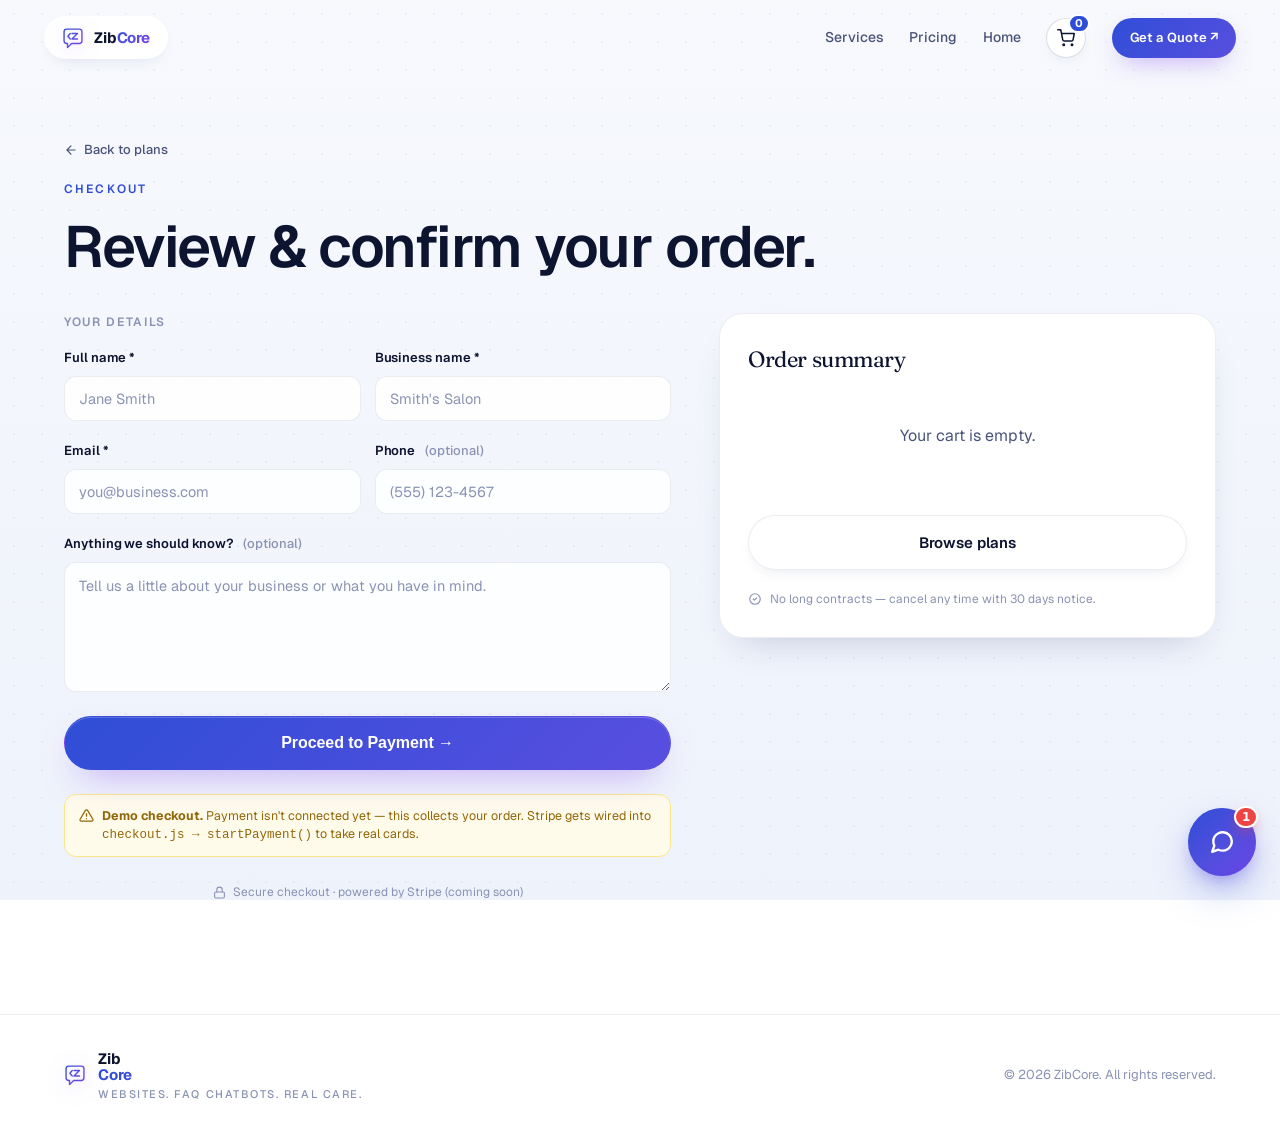
==== commit 622f9fc4: "Add dedicated Get a Quote page; route all CTAs to it - New quote.html with the full quote form (serv" ====
--- a/checkout.html
+++ b/checkout.html
@@ -26,7 +26,7 @@
       <a href="index.html#services">Services</a>
       <a href="plans.html">Pricing</a>
       <a href="index.html">Home</a>
-      <a href="plans.html#contact" class="nav__cta">Book a Call ↗</a>
+      <a href="quote.html" class="nav__cta">Get a Quote ↗</a>
     </div>
   </nav>
 
--- a/styles.css
+++ b/styles.css
@@ -468,6 +468,27 @@
   .hero__points { justify-content: flex-start; }
 }
 
+/* ============ Quote page header ============ */
+.quote-hero {
+  padding: 150px 0 10px;
+  text-align: center;
+}
+.quote-hero .h1 {
+  margin: 14px auto 0;
+  max-width: 16ch;
+}
+.quote-hero .lede { margin-top: 22px; }
+.section--quote-form { padding-top: clamp(40px, 6vw, 70px); }
+
+/* Small "or reach us directly" line under the homepage/pricing CTA */
+.cta-direct {
+  margin: 22px 0 0;
+  font-size: 14px;
+  color: var(--ink-mute);
+}
+.cta-direct a { color: var(--accent); font-weight: 500; }
+.cta-direct a:hover { text-decoration: underline; }
+
 /* ============ Legal pages (privacy / terms) ============ */
 .legal { padding: 140px 0 90px; }
 .legal__wrap { max-width: 760px; }
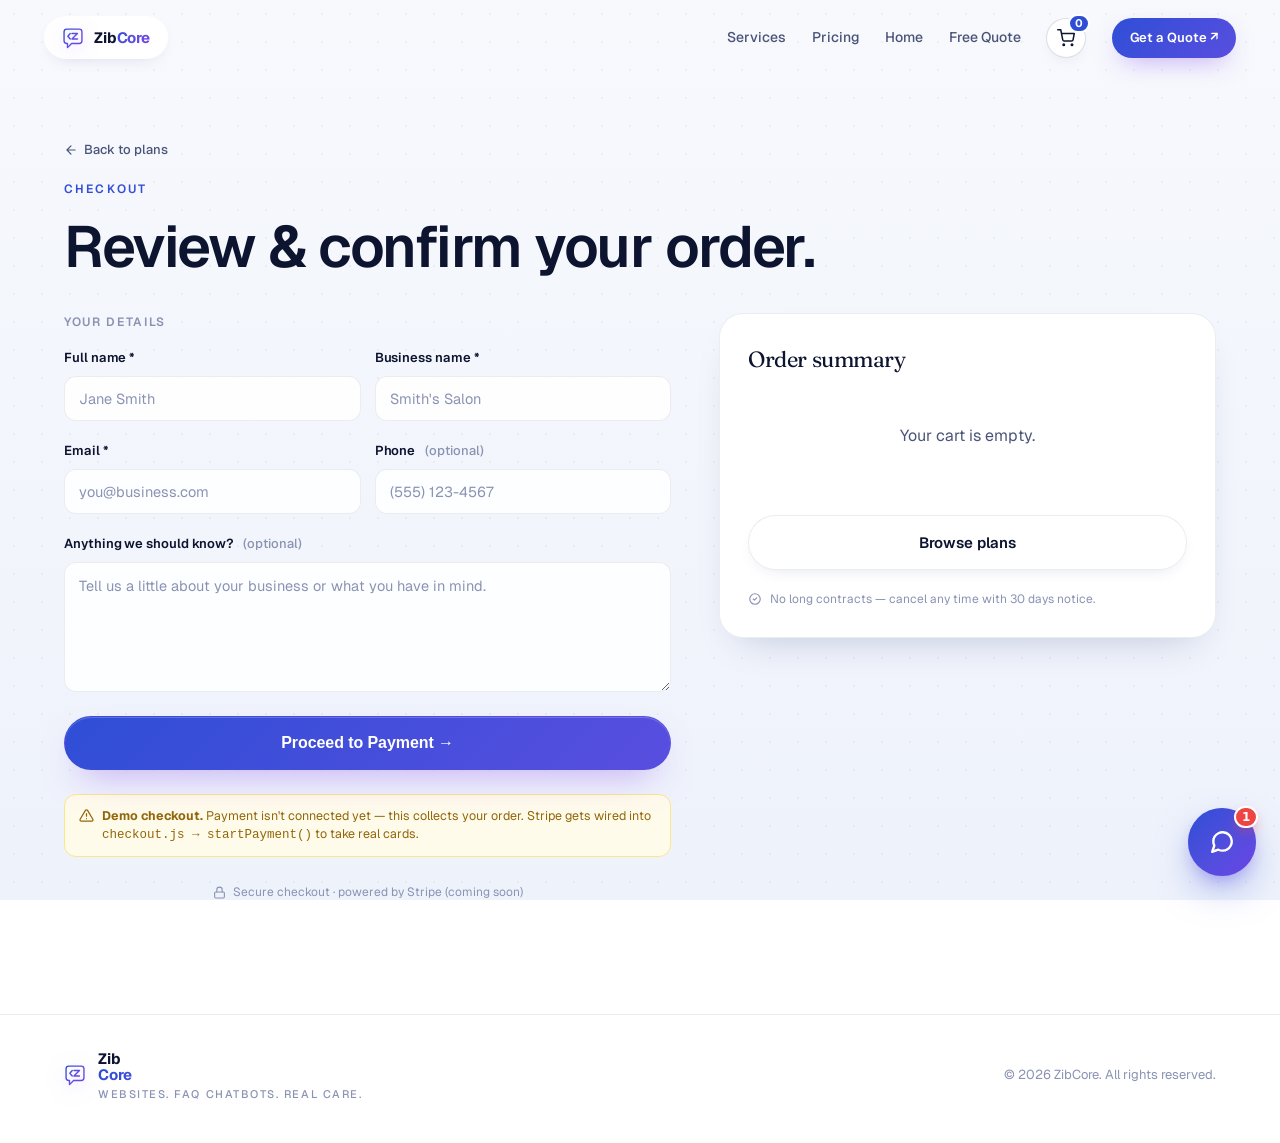
==== commit aa42bdc0: "Add Free Quote link to the main nav on every page Co-Authored-By: Claude Opus 4.8 <noreply@anthropic" ====
--- a/checkout.html
+++ b/checkout.html
@@ -26,6 +26,7 @@
       <a href="index.html#services">Services</a>
       <a href="plans.html">Pricing</a>
       <a href="index.html">Home</a>
+      <a href="quote.html">Free Quote</a>
       <a href="quote.html" class="nav__cta">Get a Quote ↗</a>
     </div>
   </nav>
